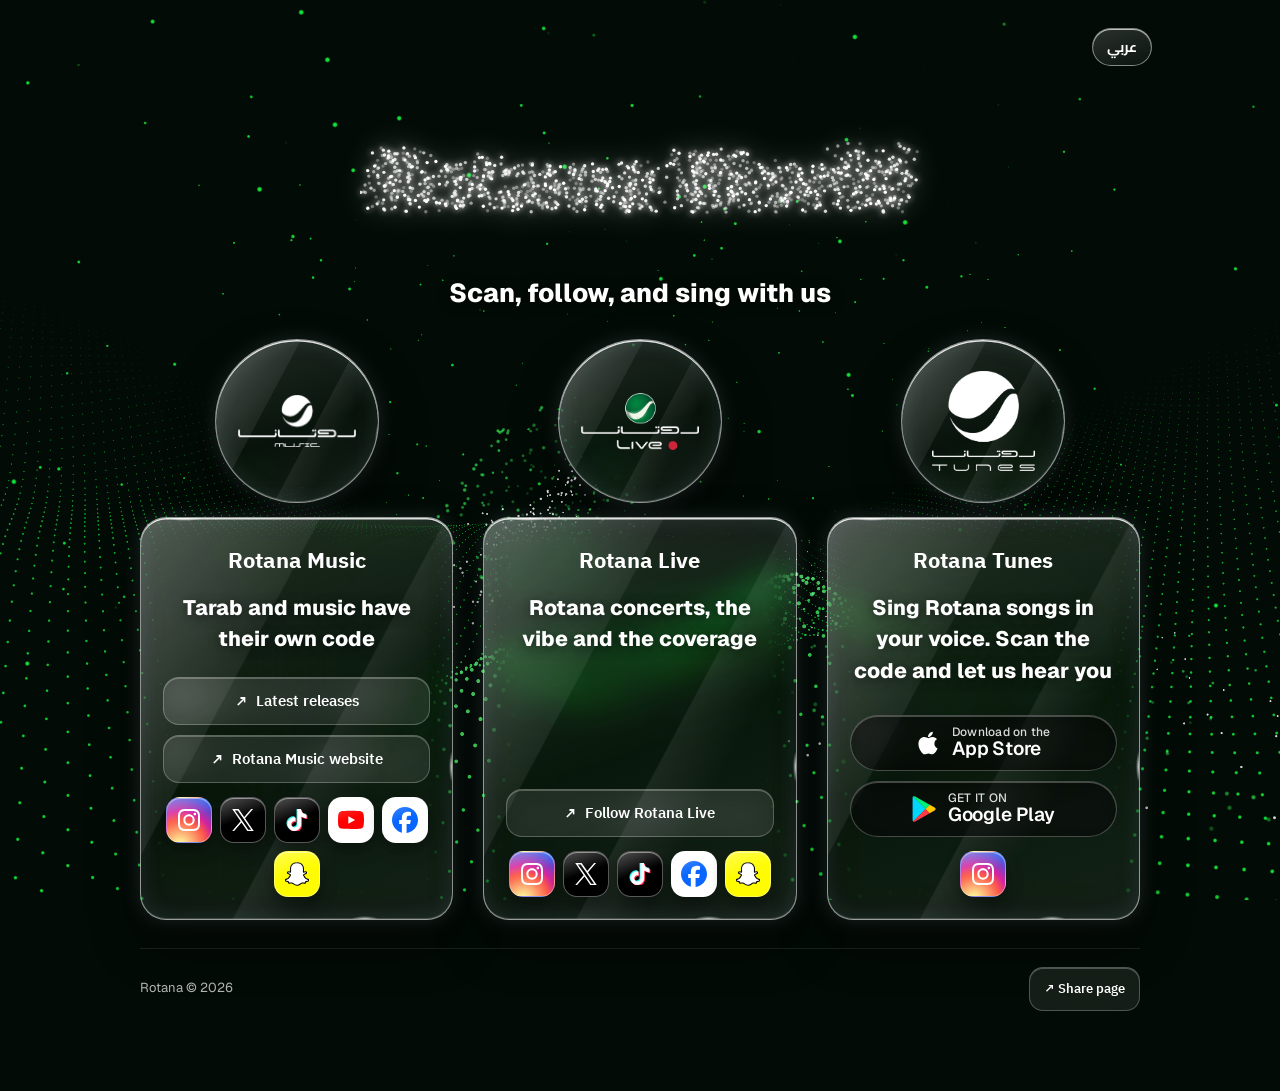
==== preview/a/index.html @ 0657ba99 "Keep live stable; add preview A and B" ====
<!doctype html>
<html lang="ar" dir="rtl" data-theme="dark">
  <head>
    <meta charset="utf-8" />
    <meta name="robots" content="noindex" />
    <meta name="viewport" content="width=device-width, initial-scale=1, viewport-fit=cover" />
    <meta name="theme-color" content="#030b06" />
    <title>عالم روتانا</title>
    <link rel="preconnect" href="https://fonts.googleapis.com" />
    <link rel="preconnect" href="https://fonts.gstatic.com" crossorigin />
    <link
      rel="stylesheet"
      href="https://fonts.googleapis.com/css2?family=IBM+Plex+Sans+Arabic:wght@400;500;600;700&family=Cairo:wght@800;900&family=Geist:wght@400;500;600&family=Geist+Mono:wght@400&display=swap"
    />
    <link rel="stylesheet" href="../../style.css" />
    <style>
      :root {
        --x-bg: #030b06;
        --x-green: #18c780;
        --x-green-hi: #14ff3d;
        --x-ink: #ffffff;
        --x-ink-2: rgba(255, 255, 255, 0.7);
        --x-font: "IBM Plex Sans Arabic", "Segoe UI", Tahoma, system-ui, sans-serif;
      }
      html, body { background: var(--x-bg); }
      body {
        color: var(--x-ink);
        font-family: var(--x-font);
        font-size: 16px;
        line-height: 1.6;
        -webkit-font-smoothing: antialiased;
        margin: 0;
      }

      /* Owner's background host (particles-bg.css) */
      .rotana-background-host,
      .rotana-particle-background {
        position: fixed;
        inset: 0;
        pointer-events: none;
        z-index: 0;
        overflow: hidden;
        background: #030b06;
      }
      .rotana-particle-background canvas {
        display: block;
        position: absolute;
        inset: 0;
        width: 100%;
        height: 100%;
      }
      /* Fallback: no WebGL or reduced motion */
      .rotana-background-host.x-fallback {
        background-color: #030b06;
        background-image: radial-gradient(rgba(255, 255, 255, 0.06) 1px, transparent 1.4px);
        background-size: 16px 16px;
      }

      #bg.rotana-background-host { position: fixed; inset: 0; z-index: 0; }
      .page {
        position: relative;
        z-index: 1;
        background: transparent;
      }
      .x-wrap {
        position: relative;
        z-index: 1;
        background: transparent;
        max-width: 1120px;
        margin: 0 auto;
        padding: 28px 18px 32px;
        font-family: var(--x-font);
      }

      /* Language toggle */
      .x-wrap { position: relative; }
      .x-lang {
        position: absolute; top: 16px; inset-inline-end: 16px; z-index: 3;
        min-width: 58px; height: 38px; padding: 0 14px; border-radius: 999px;
        border: 1px solid rgba(255,255,255,0.45);
        background: linear-gradient(160deg, rgba(255,255,255,0.16), rgba(255,255,255,0.04));
        -webkit-backdrop-filter: blur(14px); backdrop-filter: blur(14px);
        box-shadow: inset 0 1px 0 rgba(255,255,255,0.7);
        color: #fff; font: 700 14px/1 "Cairo", var(--x-font); cursor: pointer;
      }
      html[lang="en"] .x-wrap, html[lang="en"] .x-card__line, html[lang="en"] .x-head p { font-family: "Geist", "Cairo", system-ui, sans-serif; }
      html[lang="en"] .x-arrived { left: auto; right: 18px; }

      /* Header */
      .x-head { text-align: center; padding: 44px 0 28px; }
      .x-head__logo { width: 140px; height: auto; display: block; margin: 0 auto 18px; }
      .x-head h1 {
        font: 700 26px/1.3 var(--x-font);
        margin: 0 0 6px;
        color: var(--x-ink);
        letter-spacing: 0;
      }
      .x-head p { margin: 4px 0 0; color: #fff; font-family: "Cairo", var(--x-font); font-weight: 800; font-size: 22px; line-height: 1.4; text-shadow: 0 2px 12px rgba(0,0,0,.55); }
      @media (min-width: 900px) { .x-head p { font-size: 26px; } }
      /* Dot-matrix title */
      .x-dt { position: relative; width: 100%; max-width: 560px; margin: 0 auto 10px; aspect-ratio: 3.4 / 1; }
      .x-dt canvas { position: relative; display: block; width: 100%; height: 100%;
        filter: drop-shadow(0 0 3px rgba(255,255,255,.95)) drop-shadow(0 0 14px rgba(255,255,255,.45)); }
      .x-head .x-dt__text { position: absolute; inset: 0; margin: 0; display: flex; align-items: center; justify-content: center;
        font: 900 64px/1 "Cairo", var(--x-font); color: #fff; text-shadow: 0 0 18px rgba(255,255,255,.6); }
      .x-head .x-dt.is-dots .x-dt__text { color: transparent; text-shadow: none; }


      /* Cards */
      .x-cards { display: grid; grid-template-columns: 1fr; gap: 30px; }
      .x-card { position: relative; display: flex; flex-direction: column; align-items: center; gap: 14px; scroll-margin-top: 24px; text-align: center; }
      /* Shiny glass (shared) */
      .x-glass {
        position: relative; isolation: isolate; overflow: hidden;
        border: 1.5px solid rgba(255, 255, 255, 0.55);
        background: linear-gradient(160deg, rgba(255,255,255,0.13), rgba(255,255,255,0.03) 55%, rgba(255,255,255,0.08));
        box-shadow:
          inset 0 1.5px 0 rgba(255, 255, 255, 0.85),
          inset 0 -1px 0 rgba(255, 255, 255, 0.18),
          inset 0 0 22px rgba(190, 225, 255, 0.10),
          0 0 18px rgba(200, 230, 255, 0.12),
          0 22px 50px rgba(0, 0, 0, 0.45);
        -webkit-backdrop-filter: blur(16px) saturate(170%);
        backdrop-filter: blur(16px) saturate(170%);
      }
      .x-glass::before {
        content: ""; position: absolute; inset: 0; z-index: -1; border-radius: inherit; pointer-events: none;
        background:
          linear-gradient(118deg, rgba(255,255,255,0.22) 0%, rgba(255,255,255,0.07) 34%, rgba(255,255,255,0) 34.4%, rgba(255,255,255,0) 58%, rgba(255,255,255,0.07) 58.4%, rgba(255,255,255,0) 72%),
          radial-gradient(18px 3px at 14% 0%, rgba(255,255,255,0.95), rgba(255,255,255,0)),
          radial-gradient(3px 16px at 100% 62%, rgba(255,255,255,0.85), rgba(255,255,255,0)),
          radial-gradient(14px 3px at 72% 100%, rgba(255,255,255,0.7), rgba(255,255,255,0));
      }
      .x-glass::after {
        content: ""; position: absolute; top: -20%; bottom: -20%; left: -60%; width: 38%; z-index: -1; pointer-events: none;
        background: linear-gradient(100deg, rgba(255,255,255,0), rgba(255,255,255,0.20) 50%, rgba(255,255,255,0));
        transform: translateX(0) skewX(-18deg);
        animation: x-sheen 7s ease-in-out infinite;
      }
      .x-card:nth-child(2) .x-glass::after { animation-delay: 1.2s; }
      .x-card:nth-child(3) .x-glass::after { animation-delay: 2.4s; }
      @keyframes x-sheen { 0%, 62% { transform: translateX(0) skewX(-18deg); } 100% { transform: translateX(520%) skewX(-18deg); } }
      .x-orb {
        width: 150px; height: 150px; border-radius: 50%;
        display: flex; align-items: center; justify-content: center; padding: 22px;
      }
      .x-orb img { max-width: 100%; max-height: 92px; width: auto; height: auto; object-fit: contain; display: block; }
      .x-panel {
        width: 100%; flex: 1; display: flex; flex-direction: column; align-items: center; gap: 14px;
        padding: 24px 22px 22px; border-radius: 26px; transition: border-color 0.3s ease;
      }
      .x-panel > * { width: 100%; }
      .x-panel > .x-arrived { width: auto; }
      @media (min-width: 900px) { .x-orb { width: 164px; height: 164px; } .x-orb img { max-height: 100px; } }
      .x-card__sub {
        display: inline-flex;
        align-items: center;
        gap: 6px;
        font: 600 12px/1 var(--x-font);
        letter-spacing: 0.22em;
        color: var(--x-ink-2);
        direction: ltr;
      }
      .x-live-dot {
        width: 7px; height: 7px; border-radius: 50%;
        background: #ff3b3b;
        box-shadow: 0 0 0 3px rgba(255, 59, 59, 0.18);
      }
      .x-card h2 { font: 700 22px/1.35 var(--x-font); margin: 4px 0 0; color: var(--x-ink); }
      .x-card__line { margin: 2px 0 4px; color: #fff; font-family: "Cairo", var(--x-font); font-weight: 800; font-size: 21px; line-height: 1.5; letter-spacing: 0; text-shadow: 0 2px 12px rgba(0,0,0,.55); flex: 1; }

      .x-btns { display: flex; flex-direction: column; align-items: stretch; justify-content: center; gap: 10px; margin-top: 4px; text-align: center; }
      .x-btn {
        display: flex;
        align-items: center;
        justify-content: center;
        gap: 8px;
        min-height: 48px;
        padding: 10px 16px;
        border-radius: 16px;
        border: 1px solid rgba(255, 255, 255, 0.25);
        background-color: transparent;
        background-image: linear-gradient(rgba(255, 255, 255, 0.08), rgba(255, 255, 255, 0.08));
        -webkit-backdrop-filter: blur(18px) saturate(170%);
        backdrop-filter: blur(18px) saturate(170%);
        box-shadow: inset 0 1px 0 rgba(255, 255, 255, 0.25);
        color: var(--x-ink);
        font: 600 15px/1.2 var(--x-font);
        text-decoration: none;
        transition: border-color 0.2s ease, background-color 0.2s ease;
      }
      .x-btn:hover, .x-btn:active, .x-btn:focus-visible {
        border-color: var(--x-green);
        background-color: transparent;
        background-image: linear-gradient(rgba(255, 255, 255, 0.14), rgba(255, 255, 255, 0.14));
        color: var(--x-ink);
      }
      .x-btn:focus-visible, .x-icon:focus-visible { outline: 2px solid var(--x-green-hi); outline-offset: 2px; }
      .x-btn--pick { border-color: var(--x-green); }

      /* Store badges */
      .x-store {
        direction: ltr;
        gap: 12px;
        min-height: 56px;
        padding: 8px 22px;
        border-radius: 999px;
        border: 1px solid rgba(255, 255, 255, 0.25);
        background-color: rgba(0, 0, 0, 0.55);
        background-image: none;
        -webkit-backdrop-filter: blur(10px);
        backdrop-filter: blur(10px);
      }
      .x-store:hover, .x-store:active, .x-store:focus-visible { background-color: rgba(0, 0, 0, 0.7); background-image: none; }
      .x-store.x-btn--pick { border-color: var(--x-green); box-shadow: 0 0 0 1px var(--x-green), 0 0 18px rgba(24, 199, 128, 0.3); }
      .x-store__logo { width: 24px; height: 26px; flex: none; display: block; }
      .x-store__txt { display: flex; flex-direction: column; align-items: flex-start; text-align: left; line-height: 1.1; font-family: "Geist", system-ui, sans-serif; }
      .x-store__txt small { font-size: 12px; font-weight: 500; letter-spacing: 0.02em; color: rgba(255, 255, 255, 0.85); }
      .x-store__txt b { font-size: 19px; font-weight: 600; letter-spacing: -0.01em; color: #fff; }

      .x-icons { display: flex; flex-wrap: wrap; justify-content: center; gap: 8px; }
      .x-icon {
        position: relative; overflow: hidden;
        width: 46px; height: 46px;
        display: inline-flex; align-items: center; justify-content: center;
        border-radius: 14px;
        border: 1px solid rgba(255, 255, 255, 0.35);
        box-shadow: inset 0 1px 0 rgba(255, 255, 255, 0.45), 0 6px 16px rgba(0, 0, 0, 0.35);
        transition: transform 0.2s ease;
      }
      .x-icon::after { content: ""; position: absolute; inset: 0; pointer-events: none;
        background: linear-gradient(160deg, rgba(255,255,255,0.32), rgba(255,255,255,0) 48%); }
      .x-icon:hover, .x-icon:active { transform: translateY(-2px); }
      .x-icon svg { width: 22px; height: 22px; display: block; position: relative; }
      .x-icon--ig { background: radial-gradient(circle at 30% 107%, #fdf497 0%, #fdf497 5%, #fd5949 45%, #d6249f 60%, #285AEB 90%); }
      .x-icon--x, .x-icon--tt { background: #000; }
      .x-icon--yt, .x-icon--fb { background: #fff; }
      .x-icon--yt svg { width: 26px; height: 26px; }
      .x-icon--fb svg { width: 26px; height: 26px; }
      .x-icon--sc { background: #FFFC00; }
      .x-icon--sc svg { width: 24px; height: 24px; }

      /* Arrived via QR */
      .x-arrived {
        position: absolute;
        top: 18px;
        left: 18px;
        padding: 4px 10px;
        border-radius: 999px;
        font: 600 12px/1.5 var(--x-font);
        color: #d9ffe9;
        background: rgba(24, 199, 128, 0.16);
        border: 1px solid rgba(24, 199, 128, 0.5);
      }
      .x-arrived[hidden] { display: none; }
      .x-card.is-arrived .x-panel { border-color: var(--x-green); animation: x-glow 2s ease-out 1; }
      @keyframes x-glow {
        0% { box-shadow: inset 0 1.5px 0 rgba(255,255,255,.85), 0 0 0 0 rgba(24,199,128,0); }
        30% { box-shadow: inset 0 1.5px 0 rgba(255,255,255,.85), 0 0 36px 4px rgba(24,199,128,.45); }
        100% { box-shadow: inset 0 1.5px 0 rgba(255,255,255,.85), 0 0 18px rgba(200,230,255,.12), 0 22px 50px rgba(0,0,0,.45); }
      }

      /* Footer */
      .x-foot {
        display: flex;
        align-items: center;
        justify-content: space-between;
        gap: 12px;
        margin-top: 28px;
        padding-top: 18px;
        border-top: 1px solid rgba(255, 255, 255, 0.1);
        color: var(--x-ink-2);
        font-size: 13px;
      }
      .x-foot p { margin: 0; }
      .x-share {
        min-height: 44px;
        padding: 8px 14px;
        border-radius: 14px;
        border: 1px solid rgba(255, 255, 255, 0.25);
        background-color: transparent;
        background-image: linear-gradient(rgba(255, 255, 255, 0.08), rgba(255, 255, 255, 0.08));
        -webkit-backdrop-filter: blur(18px) saturate(170%);
        backdrop-filter: blur(18px) saturate(170%);
        box-shadow: inset 0 1px 0 rgba(255, 255, 255, 0.25);
        color: var(--x-ink);
        font: 600 13px/1 var(--x-font);
        cursor: pointer;
        transition: border-color 0.2s ease;
      }
      .x-share:hover, .x-share:active, .x-share.is-done { border-color: var(--x-green); }
      .x-share-status {
        margin: 10px 0 0;
        text-align: center;
        color: #d9ffe9;
        font-size: 13px;
        word-break: break-all;
      }
      .x-share-status[hidden] { display: none; }

      @media (min-width: 900px) {
        .x-wrap { padding: 44px 28px 40px; }
        .x-head__logo { width: 180px; }
        .x-cards { grid-template-columns: repeat(3, 1fr); }
      }
      @media (prefers-reduced-motion: reduce) {
        .x-card.is-arrived .x-panel { animation: none; box-shadow: 0 0 28px 2px rgba(24, 199, 128, 0.35); } .x-glass::after { animation: none; display: none; }
        .x-btn, .x-icon, .x-card, .x-share { transition: none; }
      }
    </style>
  </head>
  <body>
    <div id="bg" class="rotana-background-host" aria-hidden="true"></div>
    <div class="page" id="top">
      <main class="x-wrap">
        <button class="x-lang" type="button" id="lang" aria-label="Switch language">EN</button>
        <header class="x-head">
          <div class="x-dt" id="dotTitleWrap">
            <canvas id="dotTitle" aria-hidden="true"></canvas>
            <h1 class="x-dt__text">عالم روتانا</h1>
          </div>
          <p data-en="Scan, follow, and sing with us">امسح، تابع، وغنّي معانا</p>
        </header>

        <div class="x-cards">
          <section class="x-card" id="music" aria-labelledby="music-t">
            <div class="x-orb x-glass">
              <img src="../../music-logo-official.png" alt="Rotana Music" />
            </div>
            <div class="x-panel x-glass">
            <span class="x-arrived" hidden data-en="You came via the QR code">وصلت عبر الكود</span>
            <h2 id="music-t" data-en="Rotana Music">روتانا ميوزك</h2>
            <p class="x-card__line" data-en="Tarab and music have their own code">الطرب والموسيقى لهم كود</p>
            <div class="x-btns">
              <a class="x-btn" href="https://music.rotanamusic.com/music-releases" target="_blank" rel="noopener"><span aria-hidden="true">↗</span> <span data-en="Latest releases">تابع أحدث الإصدارات</span></a>
              <a class="x-btn" href="https://rotanamusic.com/" target="_blank" rel="noopener"><span aria-hidden="true">↗</span> <span data-en="Rotana Music website">موقع روتانا ميوزك</span></a>
            </div>
            <div class="x-icons">
              <a class="x-icon x-icon--ig" href="https://www.instagram.com/rotanamusic/" target="_blank" rel="noopener" aria-label="Instagram"><svg viewBox="0 0 24 24"><path fill="#fff" d="M7.0301.084c-1.2768.0602-2.1487.264-2.911.5634-.7888.3075-1.4575.72-2.1228 1.3877-.6652.6677-1.075 1.3368-1.3802 2.127-.2954.7638-.4956 1.6365-.552 2.914-.0564 1.2775-.0689 1.6882-.0626 4.947.0062 3.2586.0206 3.6671.0825 4.9473.061 1.2765.264 2.1482.5635 2.9107.308.7889.72 1.4573 1.388 2.1228.6679.6655 1.3365 1.0743 2.1285 1.38.7632.295 1.6361.4961 2.9134.552 1.2773.056 1.6884.069 4.9462.0627 3.2578-.0062 3.668-.0207 4.9478-.0814 1.28-.0607 2.147-.2652 2.9098-.5633.7889-.3086 1.4578-.72 2.1228-1.3881.665-.6682 1.0745-1.3378 1.3795-2.1284.2957-.7632.4966-1.636.552-2.9124.056-1.2809.0692-1.6898.063-4.948-.0063-3.2583-.021-3.6668-.0817-4.9465-.0607-1.2797-.264-2.1487-.5633-2.9117-.3084-.7889-.72-1.4568-1.3876-2.1228C21.2982 1.33 20.628.9208 19.8378.6165 19.074.321 18.2017.1197 16.9244.0645 15.6471.0093 15.236-.005 11.977.0014 8.718.0076 8.31.0215 7.0301.0839m.1402 21.6932c-1.17-.0509-1.8053-.2453-2.2287-.408-.5606-.216-.96-.4771-1.3819-.895-.422-.4178-.6811-.8186-.9-1.378-.1644-.4234-.3624-1.058-.4171-2.228-.0595-1.2645-.072-1.6442-.079-4.848-.007-3.2037.0053-3.583.0607-4.848.05-1.169.2456-1.805.408-2.2282.216-.5613.4762-.96.895-1.3816.4188-.4217.8184-.6814 1.3783-.9003.423-.1651 1.0575-.3614 2.227-.4171 1.2655-.06 1.6447-.072 4.848-.079 3.2033-.007 3.5835.005 4.8495.0608 1.169.0508 1.8053.2445 2.228.408.5608.216.96.4754 1.3816.895.4217.4194.6816.8176.9005 1.3787.1653.4217.3617 1.056.4169 2.2263.0602 1.2655.0739 1.645.0796 4.848.0058 3.203-.0055 3.5834-.061 4.848-.051 1.17-.245 1.8055-.408 2.2294-.216.5604-.4763.96-.8954 1.3814-.419.4215-.8181.6811-1.3783.9-.4224.1649-1.0577.3617-2.2262.4174-1.2656.0595-1.6448.072-4.8493.079-3.2045.007-3.5825-.006-4.848-.0608M16.953 5.5864A1.44 1.44 0 1 0 18.39 4.144a1.44 1.44 0 0 0-1.437 1.4424M5.8385 12.012c.0067 3.4032 2.7706 6.1557 6.173 6.1493 3.4026-.0065 6.157-2.7701 6.1506-6.1733-.0065-3.4032-2.771-6.1565-6.174-6.1498-3.403.0067-6.156 2.771-6.1496 6.1738M8 12.0077a4 4 0 1 1 4.008 3.9921A3.9996 3.9996 0 0 1 8 12.0077"/></svg></a>
              <a class="x-icon x-icon--x" href="https://x.com/RotanaMusic" target="_blank" rel="noopener" aria-label="X"><svg viewBox="0 0 24 24"><path fill="#fff" d="M14.234 10.162 22.977 0h-2.072l-7.591 8.824L7.251 0H.258l9.168 13.343L.258 24H2.33l8.016-9.318L16.749 24h6.993zm-2.837 3.299-.929-1.329L3.076 1.56h3.182l5.965 8.532.929 1.329 7.754 11.09h-3.182z"/></svg></a>
              <a class="x-icon x-icon--tt" href="https://www.tiktok.com/@rotanamusic" target="_blank" rel="noopener" aria-label="TikTok"><svg viewBox="0 0 24 24"><path fill="#25F4EE" transform="translate(-1 -1)" d="M12.525.02c1.31-.02 2.61-.01 3.91-.02.08 1.53.63 3.09 1.75 4.17 1.12 1.11 2.7 1.62 4.24 1.79v4.03c-1.44-.05-2.89-.35-4.2-.97-.57-.26-1.1-.59-1.62-.93-.01 2.92.01 5.84-.02 8.75-.08 1.4-.54 2.79-1.35 3.94-1.31 1.92-3.58 3.17-5.91 3.21-1.43.08-2.86-.31-4.08-1.03-2.02-1.19-3.44-3.37-3.65-5.71-.02-.5-.03-1-.01-1.49.18-1.9 1.12-3.72 2.58-4.96 1.66-1.44 3.98-2.13 6.15-1.72.02 1.48-.04 2.96-.04 4.44-.99-.32-2.15-.23-3.02.37-.63.41-1.11 1.04-1.36 1.75-.21.51-.15 1.07-.14 1.61.24 1.64 1.82 3.02 3.5 2.87 1.12-.01 2.19-.66 2.77-1.61.19-.33.4-.67.41-1.06.1-1.79.06-3.57.07-5.36.01-4.03-.01-8.05.02-12.07z"/><path fill="#FE2C55" transform="translate(1 1)" d="M12.525.02c1.31-.02 2.61-.01 3.91-.02.08 1.53.63 3.09 1.75 4.17 1.12 1.11 2.7 1.62 4.24 1.79v4.03c-1.44-.05-2.89-.35-4.2-.97-.57-.26-1.1-.59-1.62-.93-.01 2.92.01 5.84-.02 8.75-.08 1.4-.54 2.79-1.35 3.94-1.31 1.92-3.58 3.17-5.91 3.21-1.43.08-2.86-.31-4.08-1.03-2.02-1.19-3.44-3.37-3.65-5.71-.02-.5-.03-1-.01-1.49.18-1.9 1.12-3.72 2.58-4.96 1.66-1.44 3.98-2.13 6.15-1.72.02 1.48-.04 2.96-.04 4.44-.99-.32-2.15-.23-3.02.37-.63.41-1.11 1.04-1.36 1.75-.21.51-.15 1.07-.14 1.61.24 1.64 1.82 3.02 3.5 2.87 1.12-.01 2.19-.66 2.77-1.61.19-.33.4-.67.41-1.06.1-1.79.06-3.57.07-5.36.01-4.03-.01-8.05.02-12.07z"/><path fill="#fff" d="M12.525.02c1.31-.02 2.61-.01 3.91-.02.08 1.53.63 3.09 1.75 4.17 1.12 1.11 2.7 1.62 4.24 1.79v4.03c-1.44-.05-2.89-.35-4.2-.97-.57-.26-1.1-.59-1.62-.93-.01 2.92.01 5.84-.02 8.75-.08 1.4-.54 2.79-1.35 3.94-1.31 1.92-3.58 3.17-5.91 3.21-1.43.08-2.86-.31-4.08-1.03-2.02-1.19-3.44-3.37-3.65-5.71-.02-.5-.03-1-.01-1.49.18-1.9 1.12-3.72 2.58-4.96 1.66-1.44 3.98-2.13 6.15-1.72.02 1.48-.04 2.96-.04 4.44-.99-.32-2.15-.23-3.02.37-.63.41-1.11 1.04-1.36 1.75-.21.51-.15 1.07-.14 1.61.24 1.64 1.82 3.02 3.5 2.87 1.12-.01 2.19-.66 2.77-1.61.19-.33.4-.67.41-1.06.1-1.79.06-3.57.07-5.36.01-4.03-.01-8.05.02-12.07z"/></svg></a>
              <a class="x-icon x-icon--yt" href="https://www.youtube.com/@rotanamusic" target="_blank" rel="noopener" aria-label="YouTube"><svg viewBox="0 0 24 24"><path fill="#FF0000" d="M23.498 6.186a3.016 3.016 0 0 0-2.122-2.136C19.505 3.545 12 3.545 12 3.545s-7.505 0-9.377.505A3.017 3.017 0 0 0 .502 6.186C0 8.07 0 12 0 12s0 3.93.502 5.814a3.016 3.016 0 0 0 2.122 2.136c1.871.505 9.376.505 9.376.505s7.505 0 9.377-.505a3.015 3.015 0 0 0 2.122-2.136C24 15.93 24 12 24 12s0-3.93-.502-5.814z"/><path fill="#fff" d="M9.545 15.568V8.432L15.818 12l-6.273 3.568z"/></svg></a>
              <a class="x-icon x-icon--fb" href="https://www.facebook.com/rotanamusic" target="_blank" rel="noopener" aria-label="Facebook"><svg viewBox="0 0 24 24"><path fill="#0866FF" d="M9.101 23.691v-7.98H6.627v-3.667h2.474v-1.58c0-4.085 1.848-5.978 5.858-5.978.401 0 .955.042 1.468.103a8.68 8.68 0 0 1 1.141.195v3.325a8.623 8.623 0 0 0-.653-.036 26.805 26.805 0 0 0-.733-.009c-.707 0-1.259.096-1.675.309a1.686 1.686 0 0 0-.679.622c-.258.42-.374.995-.374 1.752v1.297h3.919l-.386 2.103-.287 1.564h-3.246v8.245C19.396 23.238 24 18.179 24 12.044c0-6.627-5.373-12-12-12s-12 5.373-12 12c0 5.628 3.874 10.35 9.101 11.647Z"/></svg></a>
              <a class="x-icon x-icon--sc" href="https://www.snapchat.com/@rotanamusic" target="_blank" rel="noopener" aria-label="Snapchat"><svg viewBox="0 0 24 24"><path fill="#fff" stroke="#000" stroke-width="1.1" stroke-linejoin="round" d="M12.206.793c.99 0 4.347.276 5.93 3.821.529 1.193.403 3.219.299 4.847l-.003.06c-.012.18-.022.345-.03.51.075.045.203.09.401.09.3-.016.659-.12 1.033-.301.165-.088.344-.104.464-.104.182 0 .359.029.509.09.45.149.734.479.734.838.015.449-.39.839-1.213 1.168-.089.029-.209.075-.344.119-.45.135-1.139.36-1.333.81-.09.224-.061.524.12.868l.015.015c.06.136 1.526 3.475 4.791 4.014.255.044.435.27.42.509 0 .075-.015.149-.045.225-.24.569-1.273.988-3.146 1.271-.059.091-.12.375-.164.57-.029.179-.074.36-.134.553-.076.271-.27.405-.555.405h-.03c-.135 0-.313-.031-.538-.074-.36-.075-.765-.135-1.273-.135-.3 0-.599.015-.913.074-.6.104-1.123.464-1.723.884-.853.599-1.826 1.288-3.294 1.288-.06 0-.119-.015-.18-.015h-.149c-1.468 0-2.427-.675-3.279-1.288-.599-.42-1.107-.779-1.707-.884-.314-.045-.629-.074-.928-.074-.54 0-.958.089-1.272.149-.211.043-.391.074-.54.074-.374 0-.523-.224-.583-.42-.061-.192-.09-.389-.135-.567-.046-.181-.105-.494-.166-.57-1.918-.222-2.95-.642-3.189-1.226-.031-.063-.052-.15-.055-.225-.015-.243.165-.465.42-.509 3.264-.54 4.73-3.879 4.791-4.02l.016-.029c.18-.345.224-.645.119-.869-.195-.434-.884-.658-1.332-.809-.121-.029-.24-.074-.346-.119-1.107-.435-1.257-.93-1.197-1.273.09-.479.674-.793 1.168-.793.146 0 .27.029.383.074.42.194.789.3 1.104.3.234 0 .384-.06.465-.105l-.046-.569c-.098-1.626-.225-3.651.307-4.837C7.392 1.077 10.739.807 11.727.807l.419-.015h.06z"/></svg></a>
            </div>
            </div>
          </section>

          <section class="x-card" id="live" aria-labelledby="live-t">
            <div class="x-orb x-glass">
              <img src="../../live-logo-white.png" alt="Rotana Live" />
            </div>
            <div class="x-panel x-glass">
            <span class="x-arrived" hidden data-en="You came via the QR code">وصلت عبر الكود</span>
            <h2 id="live-t" data-en="Rotana Live">روتانا لايف</h2>
            <p class="x-card__line" data-en="Rotana concerts, the vibe and the coverage">حفلات روتانا وأجواءها وتغطياتها</p>
            <div class="x-btns">
              <a class="x-btn" href="https://www.instagram.com/rotanalive/" target="_blank" rel="noopener"><span aria-hidden="true">↗</span> <span data-en="Follow Rotana Live">تابع روتانا لايف</span></a>
            </div>
            <div class="x-icons">
              <a class="x-icon x-icon--ig" href="https://www.instagram.com/rotanalive/" target="_blank" rel="noopener" aria-label="Instagram"><svg viewBox="0 0 24 24"><path fill="#fff" d="M7.0301.084c-1.2768.0602-2.1487.264-2.911.5634-.7888.3075-1.4575.72-2.1228 1.3877-.6652.6677-1.075 1.3368-1.3802 2.127-.2954.7638-.4956 1.6365-.552 2.914-.0564 1.2775-.0689 1.6882-.0626 4.947.0062 3.2586.0206 3.6671.0825 4.9473.061 1.2765.264 2.1482.5635 2.9107.308.7889.72 1.4573 1.388 2.1228.6679.6655 1.3365 1.0743 2.1285 1.38.7632.295 1.6361.4961 2.9134.552 1.2773.056 1.6884.069 4.9462.0627 3.2578-.0062 3.668-.0207 4.9478-.0814 1.28-.0607 2.147-.2652 2.9098-.5633.7889-.3086 1.4578-.72 2.1228-1.3881.665-.6682 1.0745-1.3378 1.3795-2.1284.2957-.7632.4966-1.636.552-2.9124.056-1.2809.0692-1.6898.063-4.948-.0063-3.2583-.021-3.6668-.0817-4.9465-.0607-1.2797-.264-2.1487-.5633-2.9117-.3084-.7889-.72-1.4568-1.3876-2.1228C21.2982 1.33 20.628.9208 19.8378.6165 19.074.321 18.2017.1197 16.9244.0645 15.6471.0093 15.236-.005 11.977.0014 8.718.0076 8.31.0215 7.0301.0839m.1402 21.6932c-1.17-.0509-1.8053-.2453-2.2287-.408-.5606-.216-.96-.4771-1.3819-.895-.422-.4178-.6811-.8186-.9-1.378-.1644-.4234-.3624-1.058-.4171-2.228-.0595-1.2645-.072-1.6442-.079-4.848-.007-3.2037.0053-3.583.0607-4.848.05-1.169.2456-1.805.408-2.2282.216-.5613.4762-.96.895-1.3816.4188-.4217.8184-.6814 1.3783-.9003.423-.1651 1.0575-.3614 2.227-.4171 1.2655-.06 1.6447-.072 4.848-.079 3.2033-.007 3.5835.005 4.8495.0608 1.169.0508 1.8053.2445 2.228.408.5608.216.96.4754 1.3816.895.4217.4194.6816.8176.9005 1.3787.1653.4217.3617 1.056.4169 2.2263.0602 1.2655.0739 1.645.0796 4.848.0058 3.203-.0055 3.5834-.061 4.848-.051 1.17-.245 1.8055-.408 2.2294-.216.5604-.4763.96-.8954 1.3814-.419.4215-.8181.6811-1.3783.9-.4224.1649-1.0577.3617-2.2262.4174-1.2656.0595-1.6448.072-4.8493.079-3.2045.007-3.5825-.006-4.848-.0608M16.953 5.5864A1.44 1.44 0 1 0 18.39 4.144a1.44 1.44 0 0 0-1.437 1.4424M5.8385 12.012c.0067 3.4032 2.7706 6.1557 6.173 6.1493 3.4026-.0065 6.157-2.7701 6.1506-6.1733-.0065-3.4032-2.771-6.1565-6.174-6.1498-3.403.0067-6.156 2.771-6.1496 6.1738M8 12.0077a4 4 0 1 1 4.008 3.9921A3.9996 3.9996 0 0 1 8 12.0077"/></svg></a>
              <a class="x-icon x-icon--x" href="https://x.com/RotanaLive" target="_blank" rel="noopener" aria-label="X"><svg viewBox="0 0 24 24"><path fill="#fff" d="M14.234 10.162 22.977 0h-2.072l-7.591 8.824L7.251 0H.258l9.168 13.343L.258 24H2.33l8.016-9.318L16.749 24h6.993zm-2.837 3.299-.929-1.329L3.076 1.56h3.182l5.965 8.532.929 1.329 7.754 11.09h-3.182z"/></svg></a>
              <a class="x-icon x-icon--tt" href="https://www.tiktok.com/@rotanalive" target="_blank" rel="noopener" aria-label="TikTok"><svg viewBox="0 0 24 24"><path fill="#25F4EE" transform="translate(-1 -1)" d="M12.525.02c1.31-.02 2.61-.01 3.91-.02.08 1.53.63 3.09 1.75 4.17 1.12 1.11 2.7 1.62 4.24 1.79v4.03c-1.44-.05-2.89-.35-4.2-.97-.57-.26-1.1-.59-1.62-.93-.01 2.92.01 5.84-.02 8.75-.08 1.4-.54 2.79-1.35 3.94-1.31 1.92-3.58 3.17-5.91 3.21-1.43.08-2.86-.31-4.08-1.03-2.02-1.19-3.44-3.37-3.65-5.71-.02-.5-.03-1-.01-1.49.18-1.9 1.12-3.72 2.58-4.96 1.66-1.44 3.98-2.13 6.15-1.72.02 1.48-.04 2.96-.04 4.44-.99-.32-2.15-.23-3.02.37-.63.41-1.11 1.04-1.36 1.75-.21.51-.15 1.07-.14 1.61.24 1.64 1.82 3.02 3.5 2.87 1.12-.01 2.19-.66 2.77-1.61.19-.33.4-.67.41-1.06.1-1.79.06-3.57.07-5.36.01-4.03-.01-8.05.02-12.07z"/><path fill="#FE2C55" transform="translate(1 1)" d="M12.525.02c1.31-.02 2.61-.01 3.91-.02.08 1.53.63 3.09 1.75 4.17 1.12 1.11 2.7 1.62 4.24 1.79v4.03c-1.44-.05-2.89-.35-4.2-.97-.57-.26-1.1-.59-1.62-.93-.01 2.92.01 5.84-.02 8.75-.08 1.4-.54 2.79-1.35 3.94-1.31 1.92-3.58 3.17-5.91 3.21-1.43.08-2.86-.31-4.08-1.03-2.02-1.19-3.44-3.37-3.65-5.71-.02-.5-.03-1-.01-1.49.18-1.9 1.12-3.72 2.58-4.96 1.66-1.44 3.98-2.13 6.15-1.72.02 1.48-.04 2.96-.04 4.44-.99-.32-2.15-.23-3.02.37-.63.41-1.11 1.04-1.36 1.75-.21.51-.15 1.07-.14 1.61.24 1.64 1.82 3.02 3.5 2.87 1.12-.01 2.19-.66 2.77-1.61.19-.33.4-.67.41-1.06.1-1.79.06-3.57.07-5.36.01-4.03-.01-8.05.02-12.07z"/><path fill="#fff" d="M12.525.02c1.31-.02 2.61-.01 3.91-.02.08 1.53.63 3.09 1.75 4.17 1.12 1.11 2.7 1.62 4.24 1.79v4.03c-1.44-.05-2.89-.35-4.2-.97-.57-.26-1.1-.59-1.62-.93-.01 2.92.01 5.84-.02 8.75-.08 1.4-.54 2.79-1.35 3.94-1.31 1.92-3.58 3.17-5.91 3.21-1.43.08-2.86-.31-4.08-1.03-2.02-1.19-3.44-3.37-3.65-5.71-.02-.5-.03-1-.01-1.49.18-1.9 1.12-3.72 2.58-4.96 1.66-1.44 3.98-2.13 6.15-1.72.02 1.48-.04 2.96-.04 4.44-.99-.32-2.15-.23-3.02.37-.63.41-1.11 1.04-1.36 1.75-.21.51-.15 1.07-.14 1.61.24 1.64 1.82 3.02 3.5 2.87 1.12-.01 2.19-.66 2.77-1.61.19-.33.4-.67.41-1.06.1-1.79.06-3.57.07-5.36.01-4.03-.01-8.05.02-12.07z"/></svg></a>
              <a class="x-icon x-icon--fb" href="https://www.facebook.com/rotanalive" target="_blank" rel="noopener" aria-label="Facebook"><svg viewBox="0 0 24 24"><path fill="#0866FF" d="M9.101 23.691v-7.98H6.627v-3.667h2.474v-1.58c0-4.085 1.848-5.978 5.858-5.978.401 0 .955.042 1.468.103a8.68 8.68 0 0 1 1.141.195v3.325a8.623 8.623 0 0 0-.653-.036 26.805 26.805 0 0 0-.733-.009c-.707 0-1.259.096-1.675.309a1.686 1.686 0 0 0-.679.622c-.258.42-.374.995-.374 1.752v1.297h3.919l-.386 2.103-.287 1.564h-3.246v8.245C19.396 23.238 24 18.179 24 12.044c0-6.627-5.373-12-12-12s-12 5.373-12 12c0 5.628 3.874 10.35 9.101 11.647Z"/></svg></a>
              <a class="x-icon x-icon--sc" href="https://www.snapchat.com/add/rotanalive" target="_blank" rel="noopener" aria-label="Snapchat"><svg viewBox="0 0 24 24"><path fill="#fff" stroke="#000" stroke-width="1.1" stroke-linejoin="round" d="M12.206.793c.99 0 4.347.276 5.93 3.821.529 1.193.403 3.219.299 4.847l-.003.06c-.012.18-.022.345-.03.51.075.045.203.09.401.09.3-.016.659-.12 1.033-.301.165-.088.344-.104.464-.104.182 0 .359.029.509.09.45.149.734.479.734.838.015.449-.39.839-1.213 1.168-.089.029-.209.075-.344.119-.45.135-1.139.36-1.333.81-.09.224-.061.524.12.868l.015.015c.06.136 1.526 3.475 4.791 4.014.255.044.435.27.42.509 0 .075-.015.149-.045.225-.24.569-1.273.988-3.146 1.271-.059.091-.12.375-.164.57-.029.179-.074.36-.134.553-.076.271-.27.405-.555.405h-.03c-.135 0-.313-.031-.538-.074-.36-.075-.765-.135-1.273-.135-.3 0-.599.015-.913.074-.6.104-1.123.464-1.723.884-.853.599-1.826 1.288-3.294 1.288-.06 0-.119-.015-.18-.015h-.149c-1.468 0-2.427-.675-3.279-1.288-.599-.42-1.107-.779-1.707-.884-.314-.045-.629-.074-.928-.074-.54 0-.958.089-1.272.149-.211.043-.391.074-.54.074-.374 0-.523-.224-.583-.42-.061-.192-.09-.389-.135-.567-.046-.181-.105-.494-.166-.57-1.918-.222-2.95-.642-3.189-1.226-.031-.063-.052-.15-.055-.225-.015-.243.165-.465.42-.509 3.264-.54 4.73-3.879 4.791-4.02l.016-.029c.18-.345.224-.645.119-.869-.195-.434-.884-.658-1.332-.809-.121-.029-.24-.074-.346-.119-1.107-.435-1.257-.93-1.197-1.273.09-.479.674-.793 1.168-.793.146 0 .27.029.383.074.42.194.789.3 1.104.3.234 0 .384-.06.465-.105l-.046-.569c-.098-1.626-.225-3.651.307-4.837C7.392 1.077 10.739.807 11.727.807l.419-.015h.06z"/></svg></a>
            </div>
            </div>
          </section>

          <section class="x-card" id="tunes" aria-labelledby="tunes-t">
            <div class="x-orb x-glass">
              <img src="../../tunes-logo-white.png" alt="Rotana Tunes" />
            </div>
            <div class="x-panel x-glass">
            <span class="x-arrived" hidden data-en="You came via the QR code">وصلت عبر الكود</span>
            <h2 id="tunes-t" data-en="Rotana Tunes">روتانا تيونز</h2>
            <p class="x-card__line" data-en="Sing Rotana songs in your voice. Scan the code and let us hear you">أغاني روتانا بصوتك، امسح الكود وسمّعنا</p>
            <div class="x-btns" id="stores">
              <a class="x-btn x-store" data-store="ios" href="https://apps.apple.com/sa/app/rotana-tunes/id6760004818" target="_blank" rel="noopener" aria-label="Download on the App Store"><svg class="x-store__logo" viewBox="0 0 384 512" aria-hidden="true"><path fill="#ffffff" d="M318.7 268.7c-.2-36.7 16.4-64.4 50-84.8-18.8-26.9-47.2-41.7-84.7-44.6-35.5-2.8-74.3 20.7-88.5 20.7-15 0-49.4-19.7-76.4-19.7C63.3 141.2 4 184.8 4 273.5q0 39.3 14.4 81.2c12.8 36.7 59 126.7 107.2 125.2 25.2-.6 43-17.9 75.8-17.9 31.8 0 48.3 17.9 76.4 17.9 48.6-.7 90.4-82.5 102.6-119.3-65.2-30.7-61.7-90-61.7-91.9zm-56.6-164.2c27.3-32.4 24.8-61.9 24-72.5-24.1 1.4-52 16.4-67.9 34.9-17.5 19.8-27.8 44.3-25.6 71.9 26.1 2 49.9-11.4 69.5-34.3z"/></svg><span class="x-store__txt"><small>Download on the</small><b>App Store</b></span></a>
              <a class="x-btn x-store" data-store="android" href="https://play.google.com/store/apps/details?id=rotana.tunes" target="_blank" rel="noopener" aria-label="Get it on Google Play"><svg class="x-store__logo" viewBox="0 0 24 26" aria-hidden="true"><path fill="#00D7FE" d="M1.1.6C.8.9.6 1.4.6 2v22c0 .6.2 1.1.5 1.4l.1.1L13.5 13.2V12.8L1.2.5z"/><path fill="#FFC900" d="M17.6 17.3l-4.1-4.1v-.4l4.1-4.1.1.1 4.9 2.8c1.4.8 1.4 2.1 0 2.9l-4.9 2.8z"/><path fill="#FF3A44" d="M17.7 17.2L13.5 13 1.1 25.4c.5.5 1.2.5 2.1.1l14.5-8.3"/><path fill="#00F076" d="M17.7 8.8L3.2.5C2.3 0 1.6.1 1.1.6L13.5 13z"/></svg><span class="x-store__txt"><small>GET IT ON</small><b>Google Play</b></span></a>
            </div>
            <div class="x-icons">
              <a class="x-icon x-icon--ig" href="https://www.instagram.com/rotanatunes/" target="_blank" rel="noopener" aria-label="Instagram"><svg viewBox="0 0 24 24"><path fill="#fff" d="M7.0301.084c-1.2768.0602-2.1487.264-2.911.5634-.7888.3075-1.4575.72-2.1228 1.3877-.6652.6677-1.075 1.3368-1.3802 2.127-.2954.7638-.4956 1.6365-.552 2.914-.0564 1.2775-.0689 1.6882-.0626 4.947.0062 3.2586.0206 3.6671.0825 4.9473.061 1.2765.264 2.1482.5635 2.9107.308.7889.72 1.4573 1.388 2.1228.6679.6655 1.3365 1.0743 2.1285 1.38.7632.295 1.6361.4961 2.9134.552 1.2773.056 1.6884.069 4.9462.0627 3.2578-.0062 3.668-.0207 4.9478-.0814 1.28-.0607 2.147-.2652 2.9098-.5633.7889-.3086 1.4578-.72 2.1228-1.3881.665-.6682 1.0745-1.3378 1.3795-2.1284.2957-.7632.4966-1.636.552-2.9124.056-1.2809.0692-1.6898.063-4.948-.0063-3.2583-.021-3.6668-.0817-4.9465-.0607-1.2797-.264-2.1487-.5633-2.9117-.3084-.7889-.72-1.4568-1.3876-2.1228C21.2982 1.33 20.628.9208 19.8378.6165 19.074.321 18.2017.1197 16.9244.0645 15.6471.0093 15.236-.005 11.977.0014 8.718.0076 8.31.0215 7.0301.0839m.1402 21.6932c-1.17-.0509-1.8053-.2453-2.2287-.408-.5606-.216-.96-.4771-1.3819-.895-.422-.4178-.6811-.8186-.9-1.378-.1644-.4234-.3624-1.058-.4171-2.228-.0595-1.2645-.072-1.6442-.079-4.848-.007-3.2037.0053-3.583.0607-4.848.05-1.169.2456-1.805.408-2.2282.216-.5613.4762-.96.895-1.3816.4188-.4217.8184-.6814 1.3783-.9003.423-.1651 1.0575-.3614 2.227-.4171 1.2655-.06 1.6447-.072 4.848-.079 3.2033-.007 3.5835.005 4.8495.0608 1.169.0508 1.8053.2445 2.228.408.5608.216.96.4754 1.3816.895.4217.4194.6816.8176.9005 1.3787.1653.4217.3617 1.056.4169 2.2263.0602 1.2655.0739 1.645.0796 4.848.0058 3.203-.0055 3.5834-.061 4.848-.051 1.17-.245 1.8055-.408 2.2294-.216.5604-.4763.96-.8954 1.3814-.419.4215-.8181.6811-1.3783.9-.4224.1649-1.0577.3617-2.2262.4174-1.2656.0595-1.6448.072-4.8493.079-3.2045.007-3.5825-.006-4.848-.0608M16.953 5.5864A1.44 1.44 0 1 0 18.39 4.144a1.44 1.44 0 0 0-1.437 1.4424M5.8385 12.012c.0067 3.4032 2.7706 6.1557 6.173 6.1493 3.4026-.0065 6.157-2.7701 6.1506-6.1733-.0065-3.4032-2.771-6.1565-6.174-6.1498-3.403.0067-6.156 2.771-6.1496 6.1738M8 12.0077a4 4 0 1 1 4.008 3.9921A3.9996 3.9996 0 0 1 8 12.0077"/></svg></a>
            </div>
            </div>
          </section>
        </div>

        <footer class="x-foot">
          <p data-en="Rotana © 2026">روتانا © 2026</p>
          <button class="x-share" type="button" id="share" data-en="↗ Share page">↗ شارك الصفحة</button>
        </footer>
        <p class="x-share-status" id="share-status" role="status" aria-live="polite" hidden></p>
      </main>
    </div>
    <script>
    (function () {
      var html = document.documentElement, btn = document.getElementById("lang");
      var els = Array.prototype.slice.call(document.querySelectorAll("[data-en]"));
      els.forEach(function (el) { el.setAttribute("data-ar", el.textContent); });
      function apply(lang, rebuild) {
        var en = lang === "en";
        html.lang = en ? "en" : "ar"; html.dir = en ? "ltr" : "rtl";
        els.forEach(function (el) { el.textContent = el.getAttribute(en ? "data-en" : "data-ar"); });
        document.title = en ? "Rotana World" : "عالم روتانا";
        var h1 = document.querySelector(".x-dt__text"); if (h1) h1.textContent = en ? "Rotana World" : "عالم روتانا";
        btn.textContent = en ? "عربي" : "EN";
        if (rebuild && window.__dtSet) window.__dtSet(en ? "Rotana World" : "عالم روتانا");
      }
      var saved = null; try { saved = localStorage.getItem("rw-lang"); } catch (e) {}
      var first = saved || ((navigator.language || "ar").toLowerCase().indexOf("ar") === 0 ? "ar" : "en");
      if (first === "en") apply("en", false);
      btn.addEventListener("click", function () {
        var next = html.lang === "en" ? "ar" : "en";
        try { localStorage.setItem("rw-lang", next); } catch (e) {}
        apply(next, true);
      });
      window.__rwEn = function () { return html.lang === "en"; };
    })();
    </script>
    <script src="../../app.js"></script>
    <script src="../../rotana-particles.js"></script>
    <script>
      (function () {
        var host = document.getElementById("bg");
        var reduced = window.matchMedia && matchMedia("(prefers-reduced-motion: reduce)").matches;

        function fallback() {
          host.innerHTML = "";
          host.classList.add("x-fallback");
        }

        function mountBg() {
          if (typeof window.mountRotanaParticles !== "function") return fallback();
          try {
            var stop = window.mountRotanaParticles(host);
            var c = host.querySelector("canvas");
            var r = c && c.dataset.renderer;
            if (!c || r === "unavailable" || r === "shader-error") {
              if (typeof stop === "function") stop();
              fallback();
            }
          } catch (e) {
            fallback();
          }
        }

        // Store button order by device
        function sortStores() {
          var ua = navigator.userAgent || "";
          var ios = /iPhone|iPad|iPod/i.test(ua) || (/Macintosh/.test(ua) && navigator.maxTouchPoints > 1);
          var android = /Android/i.test(ua);
          var wrap = document.getElementById("stores");
          var pick = ios ? "ios" : android ? "android" : null;
          if (!pick || !wrap) return;
          var btn = wrap.querySelector('[data-store="' + pick + '"]');
          btn.classList.add("x-btn--pick");
          wrap.insertBefore(btn, wrap.firstChild);
        }

        // QR deep links
        var ids = ["music", "live", "tunes"];
        function arrive() {
          var id = (location.hash || "").slice(1);
          if (ids.indexOf(id) < 0) return;
          var card = document.getElementById(id);
          ids.forEach(function (k) {
            var el = document.getElementById(k);
            el.classList.remove("is-arrived");
            el.querySelector(".x-arrived").hidden = true;
          });
          void card.offsetWidth;
          card.classList.add("is-arrived");
          card.querySelector(".x-arrived").hidden = false;
          card.scrollIntoView({ behavior: reduced ? "auto" : "smooth", block: "center" });
          setTimeout(function () { card.classList.remove("is-arrived"); }, 2200);
        }

        // Share
        function share() {
          var btn = document.getElementById("share");
          var url = location.href.split("#")[0];
          var EN = window.__rwEn && window.__rwEn();
          var T = EN ? { copy: "Copy the link: ", done: "Link copied ✓", copying: "Copying link…", sharing: "Sharing…", thanks: "Thanks for sharing ✓" } : { copy: "انسخ الرابط: ", done: T.done, copying: T.copying, sharing: T.sharing, thanks: T.thanks };
          var data = { title: EN ? "Rotana World" : "عالم روتانا", text: EN ? "Scan, follow, and sing with us" : "امسح، تابع، وغنّي معانا", url: url };
          var status = document.getElementById("share-status");
          function flash(msg) {
            btn.textContent = msg;
            btn.classList.add("is-done");
            status.textContent = msg === url ? T.copy + url : msg;
            status.hidden = false;
          }
          function legacyCopy() {
            var ta = document.createElement("textarea");
            ta.value = url;
            ta.setAttribute("readonly", "");
            ta.style.position = "fixed";
            ta.style.opacity = "0";
            document.body.appendChild(ta);
            ta.select();
            var ok = false;
            try { ok = document.execCommand("copy"); } catch (e) {}
            ta.remove();
            flash(ok ? T.done : url);
          }
          function copy() {
            flash(T.copying);
            if (navigator.clipboard && navigator.clipboard.writeText) {
              var settled = false;
              setTimeout(function () { if (!settled) { settled = true; legacyCopy(); } }, 800);
              navigator.clipboard.writeText(url).then(function () {
                if (!settled) { settled = true; flash(T.done); }
              }, function () { if (!settled) { settled = true; legacyCopy(); } });
            } else {
              legacyCopy();
            }
          }
          if (navigator.share) {
            flash(T.sharing);
            navigator.share(data).then(function () { flash(T.thanks); }, function (err) {
              if (!err || err.name !== "AbortError") copy();
            });
          } else {
            copy();
          }
        }

        document.addEventListener("DOMContentLoaded", function () {
          mountBg();
          sortStores();
          setTimeout(arrive, 150);
        });
        window.addEventListener("hashchange", arrive);
        document.getElementById("share").addEventListener("click", share);
      })();
    </script>
    <script>
    (function () {
      var wrap = document.getElementById("dotTitleWrap");
      var cv = document.getElementById("dotTitle");
      if (!wrap || !cv || !cv.getContext) return;
      var ctx = cv.getContext("2d");
      var TEXT = document.documentElement.lang === "en" ? "Rotana World" : "عالم روتانا";
      var dots = [], W = 0, H = 0, dpr = 1, ptr = { x: -9999, y: -9999 }, t0 = performance.now();
      var still = window.matchMedia && matchMedia("(prefers-reduced-motion: reduce)").matches;
      function build() {
        var r = wrap.getBoundingClientRect();
        W = Math.round(r.width); H = Math.round(r.height);
        if (!W || !H) return;
        dpr = Math.min(window.devicePixelRatio || 1, 2);
        cv.width = W * dpr; cv.height = H * dpr;
        var off = document.createElement("canvas"); off.width = W; off.height = H;
        var o = off.getContext("2d");
        var fs = H * 0.78;
        o.font = "900 " + fs + "px Cairo, 'IBM Plex Sans Arabic', sans-serif";
        var tw = o.measureText(TEXT).width;
        if (tw > W * 0.96) { fs = fs * (W * 0.96) / tw; o.font = "900 " + fs + "px Cairo, 'IBM Plex Sans Arabic', sans-serif"; }
        o.direction = TEXT === "Rotana World" ? "ltr" : "rtl"; o.textAlign = "center"; o.textBaseline = "middle"; o.fillStyle = "#fff";
        o.fillText(TEXT, W / 2, H * 0.56);
        var data = o.getImageData(0, 0, W, H).data;
        var step = Math.max(3, Math.round(W / 150));
        dots = [];
        for (var y = 0; y < H; y += step) for (var x = 0; x < W; x += step) {
          if (data[(y * W + x) * 4 + 3] > 140) dots.push({ x: x, y: y, ox: x + (Math.random() - .5) * W, oy: y + (Math.random() - .5) * H, px: 0, py: 0, ph: Math.random() * 6.28, s: step });
        }
        dots.forEach(function (d) { d.px = d.ox; d.py = d.oy; });
        wrap.classList.add("is-dots");
        t0 = performance.now();
      }
      function frame(now) {
        if (!W) { requestAnimationFrame(frame); return; }
        ctx.setTransform(dpr, 0, 0, dpr, 0, 0);
        ctx.clearRect(0, 0, W, H);
        var tt = (now - t0) / 1000, ease = still ? 1 : Math.min(1, tt / 1.4);
        ease = 1 - Math.pow(1 - ease, 3);
        ctx.fillStyle = "#fff";
        for (var i = 0; i < dots.length; i++) {
          var d = dots[i];
          var tx = d.x, ty = d.y;
          var dx = tx - ptr.x, dy = ty - ptr.y, dist = Math.sqrt(dx * dx + dy * dy), R = W * 0.12;
          if (dist < R) { var f = (1 - dist / R) * 14; tx += dx / (dist || 1) * f; ty += dy / (dist || 1) * f; }
          var gx = d.ox + (tx - d.ox) * ease, gy = d.oy + (ty - d.oy) * ease;
          d.px += (gx - d.px) * 0.2; d.py += (gy - d.py) * 0.2;
          var tw = still ? 1 : 0.65 + 0.35 * Math.sin(now / 520 + d.ph);
          ctx.globalAlpha = tw;
          ctx.beginPath(); ctx.arc(d.px, d.py, d.s * 0.42, 0, 6.2832); ctx.fill();
        }
        ctx.globalAlpha = 1;
        if (!still || tt < 2) requestAnimationFrame(frame);
      }
      function setP(e) { var r = cv.getBoundingClientRect(), p = e.touches ? e.touches[0] : e; ptr.x = p.clientX - r.left; ptr.y = p.clientY - r.top; }
      function clearP() { ptr.x = ptr.y = -9999; }
      wrap.addEventListener("pointermove", setP); wrap.addEventListener("pointerleave", clearP);
      wrap.addEventListener("touchmove", setP, { passive: true }); wrap.addEventListener("touchend", clearP);
      var ready = (document.fonts && document.fonts.load) ? document.fonts.load("900 60px Cairo", TEXT) : Promise.resolve();
      Promise.resolve(ready).catch(function () {}).then(function () { build(); requestAnimationFrame(frame); });
      window.__dtSet = function (t) { TEXT = t; var go = function () { build(); if (still) requestAnimationFrame(frame); }; (document.fonts && document.fonts.load ? document.fonts.load("900 60px Cairo", t) : Promise.resolve()).catch(function () {}).then(go); };
      var rt; window.addEventListener("resize", function () { clearTimeout(rt); rt = setTimeout(build, 200); });
    })();
    </script>
  </body>
</html>
---- style.css ----
/* Site's design tokens and component styles. Each component's rules follow its @component comment. style-gates: data */

/* @component foundations */
:root {
  color-scheme: light dark;

  --text-primary: light-dark(#1d1d1f, #f5f5f7);         /* body text */
  --text-secondary: light-dark(#636366, #a1a1a6);       /* supporting grey text */
  --text-tertiary: light-dark(#1d1d1f4d, #f5f5f74d);    /* hollow dots, faint marks; never body text */
  --text-primary-on: light-dark(#f5f5f7, #1d1d1f);      /* text on --fill-primary */
  --text-secondary-on: light-dark(#aeaeb2, #5c5c60);    /* grey text on --fill-primary */
  --fill-primary: light-dark(#1d1d1f, #f5f5f7);         /* the strong fill: solid chips, the nav, the badge */
  --fill-primary-on: light-dark(#f5f5f7, #1d1d1f);      /* the page background */
  --fill-secondary: light-dark(#1d1d1f80, #f5f5f780);
  --fill-tertiary: light-dark(#e8e8ea, #2a2a2d);        /* the grey card, panel and row tint */
  --fill-segment: light-dark(#3a3a3c, #e2e2e4);         /* the nav's tab track */
  --fill-system-green: #00a665;                         /* status: done, ready */
  --fill-system-orange: #ff4d00;                        /* status: now, current */
  --fill-system-red: light-dark(#da2f35, #f1555b);      /* status: blocked, error */
  --transparent-primary: light-dark(#1d1d1f4d, #f5f5f74d);
  --stroke-primary: light-dark(#1d1d1f24, #f5f5f724);   /* strong hairline */
  --stroke-secondary: light-dark(#1d1d1f12, #f5f5f712); /* faint hairline between rows */
  --stroke-primary-on: light-dark(#f5f5f71a, #1d1d1f1a);
  --stroke-composer: light-dark(#f5f5f780, #1d1d1f80);  /* the callout's glass edge */
  --stroke-system-orange: #ff4d0026;
  --hover-wash: light-dark(#1d1d1f0d, #f5f5f70d);
  --hover-wash-primary-on: light-dark(#f9f9fa26, #1d1d1f14);

  /* The hero is light text over a dark photo in both themes. */
  --hero-surface: #161f39;
  --hero-text: #f5f5f7;
  --hero-text-muted: #f5f5f7cc;
  --hero-scrim-strong: rgb(22 31 57 / 0.78);
  --hero-scrim-soft: rgb(22 31 57 / 0.3);
  --hero-scrim-side: rgb(22 31 57 / 0.45);
  --hero-glass: rgb(22 31 57 / 0.42);
  --hero-glass-faint: rgb(22 31 57 / 0.35);
  --hero-glass-stroke: rgb(245 245 247 / 0.28);

  --mat-regular: light-dark(rgb(255 255 255 / 0.56), rgb(29 29 31 / 0.55));
  --mat-thin: light-dark(rgb(255 255 255 / 0.22), rgb(29 29 31 / 0.4));
  --mat-agent: light-dark(rgb(255 255 255 / 0.84), rgb(29 29 31 / 0.66));
  --mat-inverse: color-mix(in srgb, var(--fill-primary) 86%, transparent);  /* the nav: dark on light, light on dark */
  --site-blur: blur(50px) saturate(1.6);
  --site-shadow: 0 8px 40px #1d1d1f1f;

  --sans: "GT Standard", "GT Standard L", "Geist", -apple-system, BlinkMacSystemFont, "Helvetica Neue", sans-serif;
  --lh: 1.3;                                            /* every text style is 130% */
  --weight-light: 300;
  --weight-regular: 400;
  --weight-medium: 500;
  --weight-bold: 600;
  --size-caption: 12px;                                 /* the smallest text allowed */
  --size-meta: 13px;
  --size-small: 14px;
  --size-body: 15px;
  --size-prose: 16px;
  --size-heading: 20px;
  --size-figure: clamp(24px, 3vw, 32px);
  --size-title: clamp(26px, 3vw, 32px);
  --size-display: clamp(34px, 5vw, 48px);
  --size-lede: clamp(16px, 1.7vw, 20px);

  --type-caption: var(--weight-regular) var(--size-caption)/var(--lh) var(--sans);
  --type-tag: var(--weight-medium) var(--size-caption)/var(--lh) var(--sans);
  --type-small: var(--weight-regular) var(--size-small)/var(--lh) var(--sans);
  --type-label: var(--weight-medium) var(--size-small)/var(--lh) var(--sans);
  --type-body: var(--weight-regular) var(--size-body)/var(--lh) var(--sans);
  --type-body-strong: var(--weight-medium) var(--size-body)/var(--lh) var(--sans);
  --type-heading: var(--weight-medium) var(--size-heading)/var(--lh) var(--sans);
  --type-lede: var(--weight-medium) var(--size-lede)/var(--lh) var(--sans);
  --type-figure: var(--weight-regular) var(--size-figure)/var(--lh) var(--sans);
  --type-title: var(--weight-regular) var(--size-title)/var(--lh) var(--sans);
  --type-display: var(--weight-medium) var(--size-display)/var(--lh) var(--sans);
  --type-numeral: var(--weight-regular) 48px/1 var(--sans);

  --r-s: 12px;
  --r-m: 16px;
  --r-l: 24px;
  --r-xl: 32px;
  --r-pill: 100px;

  --ease-out: cubic-bezier(0.23, 1, 0.32, 1);
  --dur-quick: 160ms;
  --dur-draw: 1400ms;

  --page-max: 1120px;
  --gutter: clamp(16px, 3vw, 32px);                     /* the page's side padding */
  --tap: 44px;                                          /* the smallest touch target */
}
:root[data-theme="light"] { color-scheme: light; }
:root[data-theme="dark"] { color-scheme: dark; }

* { box-sizing: border-box; }
html { -webkit-text-size-adjust: 100%; scroll-behavior: smooth; }
@media (prefers-reduced-motion: reduce) { html { scroll-behavior: auto; } }

body {
  margin: 0;
  background: var(--fill-primary-on);
  color: var(--text-primary);
  font: var(--type-body);
  -webkit-font-smoothing: antialiased;
  overflow-x: hidden;
}

img { max-width: 100%; display: block; }
figure { margin-inline: 0; }
a { color: inherit; }
b, strong { font-weight: var(--weight-bold); }
p { margin: 0; text-wrap: pretty; }
h1, h2, h3 { margin: 0; text-wrap: balance; }
small { font-size: max(var(--size-caption), 0.85em); }
.sub { color: var(--text-secondary); }

:focus-visible { outline: 2px solid var(--fill-primary); outline-offset: 3px; border-radius: 6px; }

/* @component page */
.page {
  max-width: var(--page-max);
  margin: 0 auto;
  padding-inline: var(--gutter);
  padding-block: 12px 40px;
  display: grid;
  grid-template-columns: minmax(0, 1fr);
  gap: 16px;
}
.main { display: grid; grid-template-columns: minmax(0, 1fr); gap: 16px; min-width: 0; }

.glass {
  background: var(--mat-inverse);
  -webkit-backdrop-filter: var(--site-blur);
  backdrop-filter: var(--site-blur);
  border: 1px solid var(--stroke-primary-on);
}
.nav {
  position: sticky;
  top: calc(env(safe-area-inset-top, 0px) + 12px);
  z-index: 20;
  justify-self: center;
  max-width: 100%;
  display: flex;
  align-items: center;
  gap: 6px;
  padding: 5px;
  border-radius: var(--r-pill);
  box-shadow: var(--site-shadow);
}
.nav :focus-visible { outline-color: var(--fill-primary-on); }
.seg {
  display: flex;
  min-width: 0;
  overflow-x: auto;
  scrollbar-width: none;
  border-radius: var(--r-pill);
  background: var(--fill-segment);
}
.seg::-webkit-scrollbar { display: none; }
.seg a {
  flex: none;
  padding: 8px 14px;
  border-radius: var(--r-pill);
  font: var(--type-label);
  color: var(--text-secondary-on);
  text-decoration: none;
  white-space: nowrap;
}
.seg a:hover { color: var(--text-primary-on); }
/* The active tab carries its own fill so its text is measured against it. */
.seg a[aria-current="true"] { background: var(--fill-primary-on); color: var(--text-primary); }
.theme-btn {
  flex: none;
  width: 36px; height: 36px;
  display: grid;
  place-items: center;
  border: 0;
  border-radius: 50%;
  background: var(--hover-wash-primary-on);
  color: var(--text-primary-on);
  cursor: pointer;
}
.theme-btn:hover { box-shadow: inset 0 0 0 100px var(--hover-wash-primary-on); }
.theme-btn::before { content: ""; width: 14px; height: 14px; border-radius: 50%; box-shadow: inset 0 0 0 1.5px currentColor; background: linear-gradient(to right, light-dark(currentColor, transparent) 50%, light-dark(transparent, currentColor) 50%); }
@media (max-width: 599px) {
  .seg a { display: flex; align-items: center; min-height: var(--tap); }
  .theme-btn { width: var(--tap); height: var(--tap); }
}

/* @component footer */
.foot {
  display: flex;
  flex-wrap: wrap;
  align-items: center;
  justify-content: space-between;
  gap: 16px 24px;
  padding-top: 24px;
  border-top: 1px solid var(--stroke-secondary);
  font-size: var(--size-small);
  color: var(--text-secondary);
}
.foot strong { color: var(--text-primary); }
.foot nav { display: flex; flex-wrap: wrap; gap: 6px; }
.foot nav a {
  padding: 6px 12px;
  border-radius: var(--r-pill);
  background: var(--fill-tertiary);
  color: var(--text-primary);
  font: var(--type-tag);
  text-decoration: none;
}
.foot nav a:hover { box-shadow: inset 0 0 0 100px var(--hover-wash); }
.badge {
  display: inline-flex;
  align-items: center;
  gap: 10px;
  padding: 12px 16px;
  border-radius: var(--r-xl);
  background: var(--fill-primary);
  color: var(--text-primary-on);
  box-shadow: var(--site-shadow);
  font: var(--weight-medium) var(--size-body)/1.1 var(--sans);
  text-decoration: none;
}
.badge:hover { box-shadow: var(--site-shadow), inset 0 0 0 100px var(--hover-wash-primary-on); }
.site-mark { display: inline-grid; place-items: center; }
.site-mark svg { display: block; }
@media (max-width: 599px) {
  .foot nav a { display: inline-flex; align-items: center; min-height: var(--tap); min-width: var(--tap); }
  .badge { min-height: var(--tap); }
}

/* @component chip */
.chip {
  display: inline-flex;
  align-items: center;
  gap: 6px;
  padding: 4px 10px 4px 8px;
  border-radius: var(--r-pill);
  font: var(--type-tag);
  max-width: 100%;
  background: var(--fill-tertiary);
  color: var(--text-secondary);
  vertical-align: middle;
}
.chip::before {
  content: "";
  width: 7px; height: 7px;
  border-radius: 50%;
  flex: none;
  box-shadow: inset 0 0 0 1.5px var(--text-tertiary);
}
.chip--solid { background: var(--fill-primary); color: var(--text-primary-on); }
.chip--solid::before { background: var(--fill-system-green); box-shadow: none; }
td .chip { white-space: nowrap; }
/* @component dot */
.dot {
  display: inline-flex;
  align-items: center;
  gap: 6px;
  margin-top: 4px;
  font: var(--type-tag);
  color: var(--text-primary);
}
.dot::before { content: ""; width: 7px; height: 7px; border-radius: 50%; background: var(--fill-system-green); }
tbody th .dot { display: flex; width: fit-content; }
/* @component pill */
.pill {
  display: inline-block;
  padding: 1px 8px;
  border-radius: var(--r-pill);
  background: var(--fill-tertiary);
  color: var(--text-secondary);
  font: var(--type-tag);
  white-space: normal;
  vertical-align: 1px;
}
/* @component button, link and links */
.btn {
  display: inline-flex;
  align-items: center;
  gap: 6px;
  min-height: 30px;
  padding: 5px 12px;
  border-radius: var(--r-s);
  background: var(--fill-primary-on);
  color: var(--text-primary);
  border: 1px solid var(--stroke-primary);
  font: var(--type-tag);
  text-decoration: none;
  max-width: 100%;
  transition: box-shadow var(--dur-quick) ease;
}
.btn:hover { box-shadow: inset 0 0 0 100px var(--hover-wash); }
.btn[target="_blank"]::after { content: "\2197"; font-size: 11px; color: var(--text-secondary); }
.link {
  color: var(--text-primary);
  text-decoration: underline;
  text-decoration-color: var(--stroke-primary);
  text-underline-offset: 3px;
  max-width: 100%;
  overflow-wrap: anywhere;
}
.link:hover { text-decoration-color: currentColor; }
.links { display: flex; flex-wrap: wrap; gap: 8px; }
@media (pointer: coarse), (max-width: 599px) { .btn { min-height: var(--tap); padding-inline: 14px; } }

/* A button that asks Site is the page's primary capsule. Once it sends, Site
   writes a check and "Sent to Site" into it, and it turns secondary. */
.btn[data-site-action] {
  justify-content: center;
  gap: 8px;
  min-height: 48px;
  padding: 0 20px;
  border: 0;
  border-radius: var(--r-pill);
  background: var(--fill-primary);
  color: var(--text-primary-on);
  font: var(--type-body-strong);
  text-align: center;
  white-space: nowrap;
  cursor: pointer;
  transition: box-shadow var(--dur-quick) ease, transform var(--dur-quick) ease;
}
/* A state's message after the label is long, so a button saying one may wrap. */
.btn[data-site-action][data-site-state]:not([data-site-state="sending"]) { white-space: normal; }
.btn[data-site-action]:hover { box-shadow: inset 0 0 0 100px var(--hover-wash-primary-on); }
.btn[data-site-action]:active { transform: scale(0.97); }
.btn[data-site-action] svg { flex: none; }
.btn[data-site-action][data-site-state="sent"] { background: var(--fill-tertiary); color: var(--text-primary); box-shadow: none; }

/* The states before a press is sent. A CSS escape swallows the one space
   after it, so the dot is followed by a no-break space (\00a0), which also
   keeps the dot on its words' line. */
[data-site-action][data-site-state="sending"] { opacity: 0.6; pointer-events: none; }
[data-site-action][data-site-state="sent"] { pointer-events: none; cursor: default; }
[data-site-action][data-site-state]::after { color: var(--text-secondary); font-weight: 400; }
.btn[data-site-action][data-site-state]::after { color: var(--text-secondary-on); }
[data-site-action][data-site-state="sign_in"]::after { content: " \00b7\00a0Sign in to Site to use this"; }
[data-site-action][data-site-state="not_allowed"]::after { content: " \00b7\00a0Only the page\2019s owner can use this"; }
[data-site-action][data-site-state="failed"]::after { content: " \00b7\00a0Did not send, try again"; }
@media (max-width: 599px) {
  .link { display: inline-flex; align-items: center; min-width: var(--tap); min-height: var(--tap); margin: -13px 0; vertical-align: middle; }
}
/* @component text and fineprint */
.prose { display: grid; gap: 12px; max-width: 68ch; font-size: var(--size-prose); }
.fineprint { font-size: var(--size-small); color: var(--text-secondary); max-width: 70ch; }
/* @component hero */
.hero {
  position: relative;
  min-height: clamp(320px, 46vh, 480px);
  border-radius: var(--r-xl);
  overflow: hidden;
  display: flex;
  align-items: flex-end;
  color: var(--hero-text);
  isolation: isolate;
  box-shadow: var(--site-shadow);
  background: var(--hero-surface);
}
/* Without a photo the hero is as tall as its copy, so the callout sits beside the copy instead of over it. */
.hero:not(:has(.hero__img)) { min-height: 0; background: var(--hero-surface) center / cover no-repeat; }
.hero:not(:has(.hero__img))::after { background: linear-gradient(to right, var(--hero-scrim-side) 0%, transparent 60%); }
@media (min-width: 761px) {
  .hero:not(:has(.hero__img)) > .callout { position: static; flex: none; align-self: flex-start; margin: clamp(16px, 2.4vw, 24px) clamp(16px, 2.4vw, 24px) clamp(16px, 2.4vw, 24px) auto; }
}
.hero__img {
  position: absolute;
  inset: 0;
  width: 100%;
  height: 100%;
  object-fit: cover;
  object-position: 40% 60%;
  z-index: -2;
}
.hero::after {
  content: "";
  position: absolute;
  inset: 0;
  z-index: -1;
  background:
    linear-gradient(to top, var(--hero-scrim-strong) 0%, var(--hero-scrim-soft) 42%, transparent 66%),
    linear-gradient(to right, var(--hero-scrim-side) 0%, transparent 60%);
}
.hero__copy {
  display: grid;
  gap: 14px;
  max-width: 40rem;
  padding: clamp(24px, 4vw, 48px);
  padding-bottom: clamp(28px, 3.4vw, 44px);
}
.hero__eyebrow {
  justify-self: start;
  padding: 6px 12px;
  border-radius: var(--r-pill);
  background: var(--hero-glass);
  border: 1px solid var(--hero-glass-stroke);
  -webkit-backdrop-filter: var(--site-blur);
  backdrop-filter: var(--site-blur);
  font: var(--type-label);
}
.hero h1 { font: var(--type-display); letter-spacing: 0; }
.hero h1 em { font-style: normal; }
.hero__sub { font: var(--type-lede); max-width: 34ch; }
.hero__meta { font-size: var(--size-small); color: var(--hero-text-muted); }
.hero__credit {
  position: absolute;
  right: clamp(20px, 3vw, 32px);
  bottom: 16px;
  padding: 4px 10px;
  border-radius: var(--r-pill);
  background: var(--hero-glass-faint);
  -webkit-backdrop-filter: var(--site-blur);
  backdrop-filter: var(--site-blur);
  font: var(--type-caption);
  color: var(--hero-text-muted);
}
/* A callout overlays the photo's top corner, so the hero keeps room for it above the copy. */
@media (min-width: 761px) { .hero:has(> .callout) { min-height: clamp(420px, 56vh, 560px); } }
.hero > .callout {
  position: absolute;
  top: clamp(16px, 2.4vw, 24px);
  right: clamp(16px, 2.4vw, 24px);
  width: min(320px, calc(100% - 32px));
}
@media (max-width: 760px) {
  .hero { flex-direction: column; justify-content: flex-end; align-items: stretch; min-height: 0; }
  .hero__img { object-position: 22% 50%; }
  .hero__copy { padding-top: 140px; padding-bottom: 28px; }
  .hero:not(:has(.hero__img)) .hero__copy { padding-top: clamp(24px, 4vw, 48px); }
  .hero__credit { top: 16px; right: 16px; bottom: auto; }
  .hero > .callout { position: static; width: auto; margin: 0 12px 12px; }
}
/* On a phone the title starts higher, so the first screen reaches the stats. */
@media (max-width: 599px) { .hero__copy { padding-top: 88px; padding-bottom: 20px; } }
/* @component callout */
.callout {
  max-width: 420px;
  display: grid;
  gap: 10px;
  padding: 16px 18px 18px;
  border-radius: var(--r-l);
  background: var(--mat-agent);
  -webkit-backdrop-filter: var(--site-blur);
  backdrop-filter: var(--site-blur);
  border: 1px solid var(--stroke-composer);
  box-shadow: var(--site-shadow);
  color: var(--text-primary);
  font-size: var(--size-small);
}
.callout__head { display: flex; align-items: center; gap: 8px; color: var(--text-secondary); font-weight: var(--weight-medium); }
.callout__head svg { color: var(--text-primary); }
.callout__lead { font-size: var(--size-body); }
.callout .fineprint { font-size: var(--size-caption); }
.callout .btn { justify-self: start; }
/* @component stats */
.stats { display: grid; grid-auto-flow: column; grid-auto-columns: minmax(0, 1fr); padding-top: 8px; }
.stat {
  display: grid;
  grid-template-rows: 1fr auto;
  gap: 4px;
  padding: 12px 24px;
  border-left: 1px solid var(--stroke-secondary);
}
.stat:first-child { border-left: 0; padding-left: 0; }
.stat__fig { font: var(--type-figure); font-variant-numeric: tabular-nums; }
.stat__label { font-size: var(--size-small); color: var(--text-secondary); }
@media (max-width: 760px) {
  .stats { grid-auto-flow: row; grid-template-columns: auto minmax(0, 1fr); column-gap: 12px; padding-top: 0; }
  .stat { grid-column: 1 / -1; grid-template-columns: subgrid; align-items: baseline; gap: 12px; padding: 14px 0; border-left: 0; border-top: 1px solid var(--stroke-secondary); }
  .stat:first-child { border-top: 0; }
}
/* On a phone the stats sit two to a row, figure over label. */
@media (max-width: 599px) {
  .stats { grid-template-columns: repeat(2, minmax(0, 1fr)); column-gap: 0; }
  .stat { grid-column: auto; grid-template-columns: none; gap: 2px; padding: 12px 0; }
  .stat:nth-child(2) { border-top: 0; }
  .stat:nth-child(even) { padding-left: 16px; border-left: 1px solid var(--stroke-secondary); }
  .stat__fig { font-size: 26px; line-height: 1.15; }
  .stat__label { font-size: var(--size-caption); }
}
/* @component section */
.section {
  padding-block: clamp(40px, 6vw, 72px) clamp(16px, 2vw, 24px);
  border-top: 1px solid var(--stroke-secondary);
  scroll-margin-top: calc(env(safe-area-inset-top, 0px) + 72px); /* Clears the sticky .nav: its top offset plus its tallest height, 56px. */
  min-width: 0;
}
.section > * + * { margin-top: clamp(20px, 2.4vw, 28px); }
.section > .head + * { margin-top: 0; }
.head {
  display: grid;
  grid-template-columns: minmax(0, 1.65fr) minmax(0, 1fr);
  gap: 10px 40px;
  align-items: end;
  margin-bottom: clamp(24px, 3vw, 36px);
}
.head__eyebrow { grid-column: 1 / -1; font: var(--type-label); color: var(--text-secondary); }
.head h2 { font: var(--type-title); }
.head__sub { justify-self: end; font-size: var(--size-body); color: var(--text-secondary); max-width: 44ch; text-align: right; }
@media (max-width: 900px) { .head { grid-template-columns: 1fr; } .head__sub { justify-self: start; text-align: left; } }
/* @component table */
.table-wrap { margin-inline: -12px; padding-inline: 12px; overflow-x: auto; }
table { width: 100%; border-collapse: collapse; font: var(--type-small); font-variant-numeric: tabular-nums; }
caption { text-align: left; font: var(--type-caption); color: var(--text-secondary); padding: 0 0 10px; }
th, td { text-align: left; vertical-align: top; padding: 12px; border-bottom: 1px solid var(--stroke-secondary); }
th:first-child, td:first-child { padding-left: 0; }
th:last-child, td:last-child { padding-right: 0; }
thead th {
  font: var(--type-tag);
  color: var(--text-secondary);
  border-bottom-color: var(--stroke-primary);
  padding-top: 0;
  padding-bottom: 8px;
  white-space: nowrap;
}
tbody th { font-weight: var(--weight-bold); }
tbody tr:last-child > * { border-bottom: 0; }
.rowhead { white-space: nowrap; }
td small, th small { display: block; font: var(--type-caption); color: var(--text-secondary); margin-top: 2px; }
td.num { font-weight: var(--weight-bold); white-space: nowrap; }
td.num small { white-space: normal; }
.muted { color: var(--text-secondary); }
tr.is-highlight > * { background: var(--fill-tertiary); }
tr.is-highlight > :first-child { box-shadow: -12px 0 var(--fill-tertiary); }
tr.is-highlight > :last-child { box-shadow: 12px 0 var(--fill-tertiary); }
.after-table { margin-top: 20px; padding-inline: 12px; }
@media (max-width: 599px) {
  .table-wrap table, .table-wrap tbody, .table-wrap tr, .table-wrap th, .table-wrap td { display: block; }
  .table-wrap thead { display: none; }
  .table-wrap caption { display: block; text-align: left; }
  /* A row is its name on top, then its cells wrapped three or four to a line, each label over its value. */
  .table-wrap tbody tr { display: flex; flex-wrap: wrap; gap: 8px 20px; padding: 14px 0; border-bottom: 1px solid var(--stroke-secondary); }
  .table-wrap tbody tr.is-highlight { margin-inline: -12px; padding-inline: 12px; background: var(--fill-tertiary); }
  .table-wrap tbody tr.is-highlight > * { background: none; box-shadow: none; }
  .table-wrap tbody tr > * { border-bottom: 0; padding: 0; }
  .table-wrap tbody tr > th { flex: 1 0 100%; }
  .table-wrap tbody td.is-empty { display: none; }
  .table-wrap tbody td[data-label]::before { content: attr(data-label); display: block; color: var(--text-secondary); font-size: var(--size-caption); font-weight: var(--weight-regular); line-height: 1.3; }
  .table-wrap tbody td:has(> .link:only-child) { align-self: end; }
  .table-wrap tbody td:has(> .link:only-child)::before { display: none; }
  .rowhead { white-space: normal; }
}
/* @component compare */
.compare { margin-inline: -12px; overflow-x: auto; scroll-snap-type: x mandatory; }
.compare table { table-layout: fixed; min-width: calc(var(--compare-cols, 3) * 200px); }
.compare th, .compare td { scroll-snap-align: start; padding-inline: 12px; }
.compare thead th { font: var(--type-body-strong); color: var(--text-primary); white-space: normal; padding-top: 0; padding-bottom: 14px; border-bottom-color: var(--stroke-secondary); }
/* On light tiles a white product backdrop blends into the grey. */
.compare__media { position: relative; display: grid; grid-template: minmax(0, 1fr) / minmax(0, 1fr); place-items: center; width: 100%; aspect-ratio: 4 / 3; max-height: 240px; margin: 0 0 12px; padding: 16px; border-radius: var(--r-m); background: var(--fill-tertiary); }
.compare__media img { max-width: 100%; max-height: 100%; mix-blend-mode: multiply; }
/* A photo of a place or a room fills its frame instead of fitting whole. */
.compare .compare__media.compare__media--photo { padding: 0; overflow: hidden; background: var(--fill-tertiary); }
.compare .compare__media.compare__media--photo img { position: absolute; inset: 0; width: 100%; height: 100%; max-width: none; max-height: none; object-fit: cover; mix-blend-mode: normal; }
.compare thead th > .chip { display: flex; width: fit-content; margin-top: 8px; }
.compare:has(.compare__media) thead th:not(:has(.compare__media))::before { content: ""; display: block; width: 100%; aspect-ratio: 4 / 3; max-height: 240px; margin-bottom: 12px; border-radius: var(--r-m); background: var(--fill-tertiary); }
:root[data-theme="dark"] .compare__media img { mix-blend-mode: normal; border-radius: var(--r-s); }
@media (prefers-color-scheme: dark) { :root:not([data-theme="light"]) .compare__media img { mix-blend-mode: normal; border-radius: var(--r-s); } }
/* The header column shrinks to nothing on screen but stays in the table, so screen readers keep each value's row header. */
.js .compare tbody th[scope="row"], .js .compare thead td:first-child { width: 0; padding: 0; border: 0; overflow: hidden; clip-path: inset(50%); white-space: nowrap; }
.js .compare td[data-label]::before { content: attr(data-label); content: attr(data-label) / ""; display: block; margin-bottom: 4px; font: var(--type-caption); color: var(--text-secondary); }
/* On a phone two options show side by side, and the rest are a swipe away. */
@media (max-width: 599px) { .compare table { min-width: calc(var(--compare-cols, 3) * 46vw); } .compare th, .compare td { padding-inline: 8px; } }
/* @component steps */
.step {
  display: grid;
  grid-template-columns: 112px minmax(0, 1fr) minmax(220px, 0.78fr);
  gap: 16px 28px;
  padding: 28px 0;
  border-bottom: 1px solid var(--stroke-secondary);
}
.step > * { min-width: 0; }
.steps > .step:last-child { border-bottom: 0; }
.step p + p { margin-top: 8px; }
.step__num { font: var(--type-numeral); color: var(--text-primary); font-variant-numeric: tabular-nums; }
.step__eyebrow { margin-top: 8px; font: var(--type-label); color: var(--text-secondary); }
.step h3 { font: var(--type-heading); margin-bottom: 12px; }
.step__pills { list-style: none; margin: 0 0 14px; padding: 0; display: flex; flex-wrap: wrap; gap: 6px; }
.step__pills li {
  padding: 4px 10px;
  border-radius: var(--r-pill);
  border: 1px solid var(--stroke-primary);
  font-size: var(--size-meta);
  color: var(--text-secondary);
  max-width: 100%;
}
.step__pills b { color: var(--text-primary); font-weight: var(--weight-bold); }
.step__panel {
  align-self: start;
  margin: 0;
  padding: 16px 18px;
  border-radius: var(--r-m);
  background: var(--fill-tertiary);
  font-size: var(--size-small);
}
.step__panel dt { font-size: var(--size-caption); color: var(--text-secondary); margin-bottom: 2px; }
.step__panel dd { margin: 0 0 12px; }
.step__panel dd:last-child { margin-bottom: 0; }
.step__panel .fineprint { display: block; margin-top: 6px; font-size: var(--size-caption); }
.step__panel .btn { margin-top: 8px; }
.step__figure { grid-column: 2 / span 2; margin: 0; }
.step__figure img { width: 100%; height: clamp(200px, 26vw, 320px); object-fit: cover; border-radius: var(--r-m); }
.step__figure figcaption { font-size: var(--size-caption); color: var(--text-secondary); padding-top: 10px; }
@media (min-width: 901px) {
  .step:not(:has(> .step__panel)) { grid-template-columns: 112px minmax(0, 1fr); }
  .step:not(:has(> .step__panel)) > .step__figure { grid-column: 2; }
}
@media (max-width: 900px) {
  .step { grid-template-columns: minmax(0, 1fr); gap: 14px; }
  .step__figure { grid-column: 1; }
  .step__intro { display: flex; align-items: baseline; gap: 14px; }
  .step__num { font-size: 40px; }
  .step__eyebrow { margin-top: 0; }
}
/* @component checklist */
.checklist { display: grid; grid-template-columns: minmax(0, 1.4fr) auto minmax(0, 1fr); column-gap: 20px; list-style: none; margin: 0; padding: 0; }
.checklist:not(:has(.checklist__note)) { grid-template-columns: minmax(0, 1fr) auto; }
.checklist > li {
  display: grid;
  grid-column: 1 / -1;
  grid-template-columns: subgrid;
  row-gap: 8px;
  align-items: center;
  padding: 14px 0;
  border-bottom: 1px solid var(--stroke-secondary);
}
.checklist > li:last-child { border-bottom: 0; }
.checklist__item { grid-column: 1; font-weight: var(--weight-bold); }
.checklist > li > .chip { grid-column: 2; justify-self: start; }
.checklist:not(:has(.checklist__note)) > li > .chip { justify-self: end; }
.checklist__item small { display: block; font-weight: var(--weight-regular); font-size: var(--size-caption); color: var(--text-secondary); margin-top: 2px; }
.checklist__note { grid-column: 3; font-size: var(--size-small); color: var(--text-secondary); }
.checklist > li.is-done .checklist__item { text-decoration: line-through; text-decoration-color: var(--text-tertiary); }
/* A row's own button sits in a last column, so each booking is pressed where it is listed. */
.checklist:has(> li > .btn) { grid-template-columns: minmax(0, 1.4fr) auto minmax(0, 1fr) auto; }
.checklist:has(> li > .btn):not(:has(.checklist__note)) { grid-template-columns: minmax(0, 1fr) auto auto; }
.checklist > li > .btn { grid-column: -2; justify-self: end; }
.checklist > li > .btn[data-site-action] { min-height: 36px; padding: 0 16px; font: var(--type-label); white-space: nowrap; }
@media (max-width: 760px) {
  .checklist, .checklist:has(> li > .btn), .checklist:has(> li > .btn):not(:has(.checklist__note)) { grid-template-columns: minmax(0, 1fr) auto; }
  .checklist > li > .chip { justify-self: end; }
  .checklist__note { grid-column: 1 / -1; }
  .checklist > li:has(> .btn) > .checklist__note { grid-column: 1; }
  .checklist > li > .btn { grid-column: 2; justify-self: end; }
}
/* @component breakdown */
.breakdown { max-width: 720px; }
@media (min-width: 901px) { .section > .breakdown, .section > .aside { max-width: calc((100% - 40px) * 1.65 / 2.65); } }
.breakdown dl { margin: 0; }
.breakdown .row {
  display: flex;
  align-items: baseline;
  justify-content: space-between;
  gap: 16px;
  padding: 14px 0;
  border-bottom: 1px solid var(--stroke-secondary);
}
.breakdown dt { font-size: var(--size-body); }
.breakdown dt small { display: block; color: var(--text-secondary); font-size: var(--size-meta); margin-top: 2px; }
.breakdown dd { margin: 0; font-weight: var(--weight-bold); font-size: var(--size-body); white-space: nowrap; font-variant-numeric: tabular-nums; }
.breakdown .row--total {
  margin-top: -1px;
  padding: 18px 0 0;
  border-top: 1px solid var(--stroke-primary);
  border-bottom: 0;
  flex-wrap: wrap;
  align-items: baseline;
}
.breakdown .row--total dt { font: var(--type-body-strong); }
.breakdown .row--total dd { font: var(--type-figure); white-space: normal; }
.breakdown .fineprint { margin-top: 16px; }
/* @component pair */
.pair { display: grid; grid-template-columns: repeat(2, minmax(0, 1fr)); gap: clamp(20px, 3vw, 40px); align-items: start; }
.pair:has(> :is(.callout, .aside):last-child) { grid-template-columns: minmax(0, 1.65fr) minmax(0, 1fr); column-gap: 40px; }
.pair > .callout { max-width: none; }
@media (max-width: 760px) { .pair, .pair:has(> :is(.callout, .aside):last-child) { grid-template-columns: minmax(0, 1fr); } }
/* @component timeline */
.timeline { display: grid; grid-template-columns: 210px minmax(0, 1fr) auto; column-gap: 28px; list-style: none; margin-inline: 0; margin-bottom: 0; padding: 0; }
.timeline > li {
  display: grid;
  grid-column: 1 / -1;
  grid-template-columns: subgrid;
  row-gap: 8px;
  align-items: start;
  padding: 18px 0;
  border-bottom: 1px solid var(--stroke-secondary);
}
.timeline > li:first-child { padding-top: 0; }
.timeline > li:last-child { border-bottom: 0; padding-bottom: 0; }
.timeline__when { display: flex; align-items: baseline; gap: 12px; font-weight: var(--weight-bold); }
.timeline__when::before {
  content: "";
  width: 8px; height: 8px;
  flex: none;
  border-radius: 50%;
  box-shadow: inset 0 0 0 1.5px var(--text-tertiary);
  transform: translateY(-1px);
}
.timeline > li.is-current .timeline__when::before { background: var(--fill-system-orange); box-shadow: 0 0 0 4px var(--stroke-system-orange); }
.timeline > li > p:has(> .chip:only-child) { justify-self: end; }
.timeline__what ul { margin: 0; padding-left: 18px; }
.timeline__what li { margin-bottom: 4px; }
.timeline__what li:last-child { margin-bottom: 0; }
.timeline__what p + p { margin-top: 6px; }
@media (max-width: 900px) {
  .timeline { grid-template-columns: minmax(0, 1fr); }
  .timeline > li > p:has(> .chip:only-child) { justify-self: start; }
  .timeline__what, .timeline > li > p:last-child { padding-left: 20px; }
}
/* @component cards */
.cards { display: grid; grid-template-columns: repeat(auto-fit, minmax(min(100%, 260px), 1fr)); gap: 16px; }
.cards:has(> :nth-child(4):last-child) { grid-template-columns: repeat(2, minmax(0, 1fr)); }
.cards > div { padding: 22px 24px; border-radius: var(--r-m); background: var(--fill-tertiary); }
.cards h3 { font: var(--type-heading); margin-bottom: 10px; }
.cards ul { margin: 0; padding: 0; list-style: none; }
.cards li { padding: 10px 0; border-bottom: 1px solid var(--stroke-secondary); }
.cards li:last-child { border-bottom: 0; padding-bottom: 0; }
.cards .quote { font: var(--type-heading); margin-bottom: 8px; text-wrap: balance; }
@media (max-width: 900px) { .cards { grid-template-columns: 1fr; } }
@media (max-width: 760px) { .cards:has(> :nth-child(4):last-child) { grid-template-columns: minmax(0, 1fr); } }
@media (max-width: 599px) { .cards { gap: 12px; } .cards > div { padding: 18px; } .cards h3 { margin-bottom: 4px; } }
/* @component aside */
.aside {
  max-width: 62ch;
  padding: 20px 22px;
  border: 1.5px dashed var(--stroke-primary);
  border-radius: var(--r-m);
}
.aside h3 { font: var(--type-heading); margin-bottom: 6px; }
/* @component chart */
.chart { margin-bottom: 8px; padding: 20px 20px 12px; border-radius: var(--r-m); background: var(--fill-tertiary); overflow-x: auto; }
.chart__cap { font-size: var(--size-caption); color: var(--text-secondary); margin-bottom: 12px; }
.chart svg { width: 100%; height: auto; display: block; }
.pf-grid { stroke: var(--stroke-primary); stroke-width: 1; }
.pf-line { stroke: var(--fill-primary); stroke-width: 2.4; fill: none; stroke-linejoin: round; stroke-linecap: round; }
.pf-fill { fill: var(--fill-primary); opacity: 0.07; }
.pf-dot { fill: var(--fill-primary-on); stroke: var(--fill-primary); stroke-width: 2; }
.pf-alt { fill: var(--text-primary); font: var(--weight-bold) var(--size-body) var(--sans); text-anchor: middle; }
.pf-name { fill: var(--text-secondary); font: var(--weight-medium) var(--size-meta) var(--sans); text-anchor: middle; }
.pf-num { fill: var(--text-tertiary); font: var(--weight-medium) var(--size-meta) var(--sans); text-anchor: middle; }
.pf-axis { fill: var(--text-secondary); font: var(--weight-regular) var(--size-caption) var(--sans); }
.js .chart:not(.is-in) .pf-line { stroke-dasharray: 1400; stroke-dashoffset: 1400; }
.js .chart.is-in .pf-line { stroke-dasharray: 1400; stroke-dashoffset: 0; transition: stroke-dashoffset var(--dur-draw) var(--ease-out) 120ms; }
@media (prefers-reduced-motion: reduce) { .js .chart .pf-line { stroke-dasharray: none; stroke-dashoffset: 0; transition: none; } }
/* @component figure */
.band { margin-inline: 0; margin-bottom: 0; }
.band img { width: 100%; height: clamp(240px, 40vw, 520px); object-fit: cover; border-radius: var(--r-xl); }
.band figcaption { font-size: var(--size-caption); color: var(--text-secondary); padding: 10px 4px 0; }
.is-portrait img { width: auto; max-width: 100%; height: clamp(320px, 48vw, 560px); }
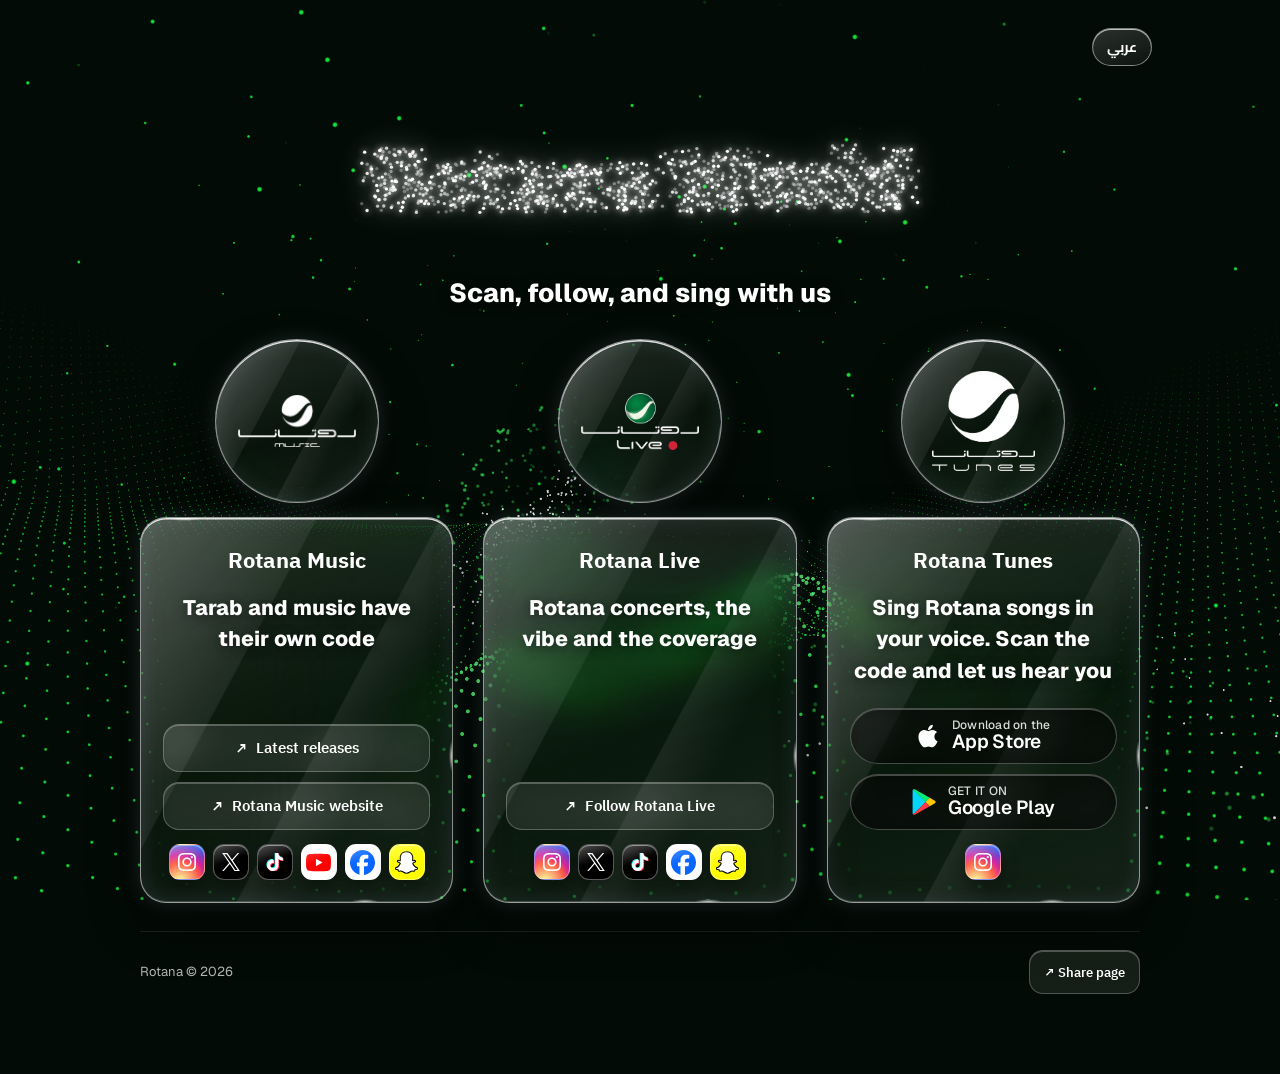
==== commit 7c6e8b3d: "Preview A: equal cards, icons one row same size" ====
--- a/preview/a/index.html
+++ b/preview/a/index.html
@@ -218,10 +218,10 @@
       .x-store__txt small { font-size: 12px; font-weight: 500; letter-spacing: 0.02em; color: rgba(255, 255, 255, 0.85); }
       .x-store__txt b { font-size: 19px; font-weight: 600; letter-spacing: -0.01em; color: #fff; }
 
-      .x-icons { display: flex; flex-wrap: wrap; justify-content: center; gap: 8px; }
+      .x-icons { display: flex; flex-wrap: nowrap; justify-content: center; gap: 8px; margin-top: auto; }
       .x-icon {
         position: relative; overflow: hidden;
-        width: 46px; height: 46px;
+        flex: 0 0 42px; width: 42px; height: 42px;
         display: inline-flex; align-items: center; justify-content: center;
         border-radius: 14px;
         border: 1px solid rgba(255, 255, 255, 0.35);
@@ -231,14 +231,15 @@
       .x-icon::after { content: ""; position: absolute; inset: 0; pointer-events: none;
         background: linear-gradient(160deg, rgba(255,255,255,0.32), rgba(255,255,255,0) 48%); }
       .x-icon:hover, .x-icon:active { transform: translateY(-2px); }
-      .x-icon svg { width: 22px; height: 22px; display: block; position: relative; }
+      .x-icon svg { width: 21px; height: 21px; display: block; position: relative; }
+      @media (min-width: 900px) { .x-icon { flex-basis: 36px; width: 36px; height: 36px; border-radius: 11px; } .x-icon svg { width: 18px; height: 18px; } .x-icon--yt svg, .x-icon--fb svg { width: 22px; height: 22px; } .x-icon--sc svg { width: 20px; height: 20px; } }
       .x-icon--ig { background: radial-gradient(circle at 30% 107%, #fdf497 0%, #fdf497 5%, #fd5949 45%, #d6249f 60%, #285AEB 90%); }
       .x-icon--x, .x-icon--tt { background: #000; }
       .x-icon--yt, .x-icon--fb { background: #fff; }
-      .x-icon--yt svg { width: 26px; height: 26px; }
-      .x-icon--fb svg { width: 26px; height: 26px; }
+      .x-icon--yt svg { width: 25px; height: 25px; }
+      .x-icon--fb svg { width: 25px; height: 25px; }
       .x-icon--sc { background: #FFFC00; }
-      .x-icon--sc svg { width: 24px; height: 24px; }
+      .x-icon--sc svg { width: 23px; height: 23px; }
 
       /* Arrived via QR */
       .x-arrived {
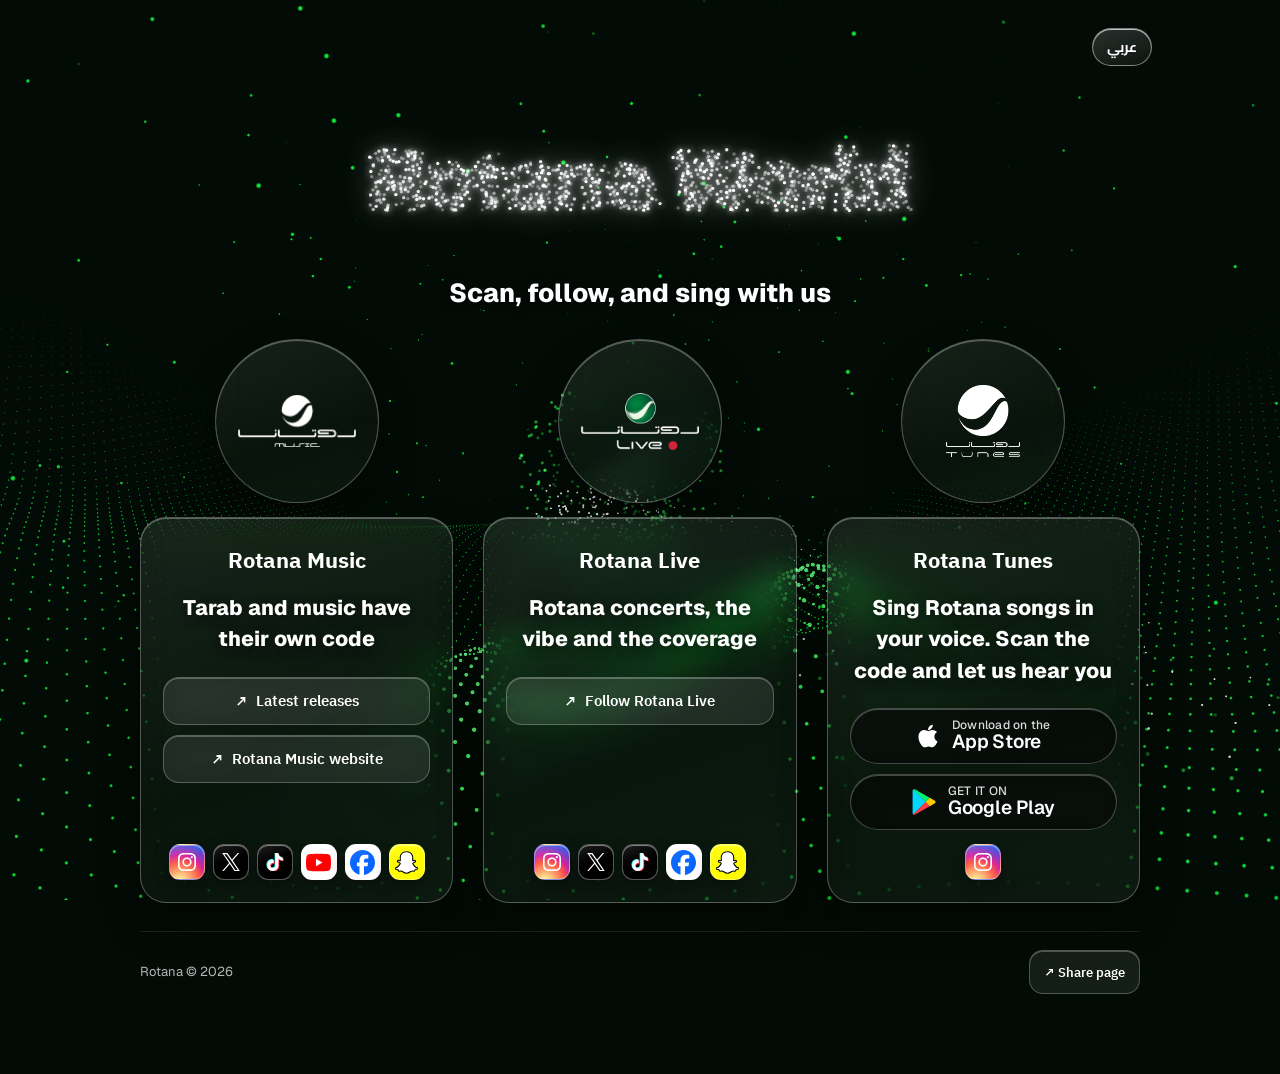
==== commit 8890048b: "Publish design A to root: calmer glass, smaller Tunes logo, aligned buttons" ====
--- a/preview/a/index.html
+++ b/preview/a/index.html
@@ -112,34 +112,12 @@
       /* Shiny glass (shared) */
       .x-glass {
         position: relative; isolation: isolate; overflow: hidden;
-        border: 1.5px solid rgba(255, 255, 255, 0.55);
-        background: linear-gradient(160deg, rgba(255,255,255,0.13), rgba(255,255,255,0.03) 55%, rgba(255,255,255,0.08));
-        box-shadow:
-          inset 0 1.5px 0 rgba(255, 255, 255, 0.85),
-          inset 0 -1px 0 rgba(255, 255, 255, 0.18),
-          inset 0 0 22px rgba(190, 225, 255, 0.10),
-          0 0 18px rgba(200, 230, 255, 0.12),
-          0 22px 50px rgba(0, 0, 0, 0.45);
-        -webkit-backdrop-filter: blur(16px) saturate(170%);
-        backdrop-filter: blur(16px) saturate(170%);
-      }
-      .x-glass::before {
-        content: ""; position: absolute; inset: 0; z-index: -1; border-radius: inherit; pointer-events: none;
-        background:
-          linear-gradient(118deg, rgba(255,255,255,0.22) 0%, rgba(255,255,255,0.07) 34%, rgba(255,255,255,0) 34.4%, rgba(255,255,255,0) 58%, rgba(255,255,255,0.07) 58.4%, rgba(255,255,255,0) 72%),
-          radial-gradient(18px 3px at 14% 0%, rgba(255,255,255,0.95), rgba(255,255,255,0)),
-          radial-gradient(3px 16px at 100% 62%, rgba(255,255,255,0.85), rgba(255,255,255,0)),
-          radial-gradient(14px 3px at 72% 100%, rgba(255,255,255,0.7), rgba(255,255,255,0));
-      }
-      .x-glass::after {
-        content: ""; position: absolute; top: -20%; bottom: -20%; left: -60%; width: 38%; z-index: -1; pointer-events: none;
-        background: linear-gradient(100deg, rgba(255,255,255,0), rgba(255,255,255,0.20) 50%, rgba(255,255,255,0));
-        transform: translateX(0) skewX(-18deg);
-        animation: x-sheen 7s ease-in-out infinite;
-      }
-      .x-card:nth-child(2) .x-glass::after { animation-delay: 1.2s; }
-      .x-card:nth-child(3) .x-glass::after { animation-delay: 2.4s; }
-      @keyframes x-sheen { 0%, 62% { transform: translateX(0) skewX(-18deg); } 100% { transform: translateX(520%) skewX(-18deg); } }
+        border: 1px solid rgba(255, 255, 255, 0.28);
+        background: linear-gradient(160deg, rgba(255,255,255,0.09), rgba(255,255,255,0.03) 60%, rgba(255,255,255,0.05));
+        box-shadow: inset 0 1px 0 rgba(255, 255, 255, 0.30), 0 18px 40px rgba(0, 0, 0, 0.40);
+        -webkit-backdrop-filter: blur(16px) saturate(150%);
+        backdrop-filter: blur(16px) saturate(150%);
+      }
       .x-orb {
         width: 150px; height: 150px; border-radius: 50%;
         display: flex; align-items: center; justify-content: center; padding: 22px;
@@ -152,6 +130,8 @@
       .x-panel > * { width: 100%; }
       .x-panel > .x-arrived { width: auto; }
       @media (min-width: 900px) { .x-orb { width: 164px; height: 164px; } .x-orb img { max-height: 100px; } }
+      .x-orb img.x-orb__tunes { max-width: 72%; max-height: 66px; }
+      @media (min-width: 900px) { .x-orb img.x-orb__tunes { max-height: 72px; } }
       .x-card__sub {
         display: inline-flex;
         align-items: center;
@@ -167,7 +147,7 @@
         box-shadow: 0 0 0 3px rgba(255, 59, 59, 0.18);
       }
       .x-card h2 { font: 700 22px/1.35 var(--x-font); margin: 4px 0 0; color: var(--x-ink); }
-      .x-card__line { margin: 2px 0 4px; color: #fff; font-family: "Cairo", var(--x-font); font-weight: 800; font-size: 21px; line-height: 1.5; letter-spacing: 0; text-shadow: 0 2px 12px rgba(0,0,0,.55); flex: 1; }
+      .x-card__line { margin: 2px 0 4px; color: #fff; font-family: "Cairo", var(--x-font); font-weight: 800; font-size: 21px; line-height: 1.5; letter-spacing: 0; text-shadow: 0 2px 12px rgba(0,0,0,.55); flex: none; }
 
       .x-btns { display: flex; flex-direction: column; align-items: stretch; justify-content: center; gap: 10px; margin-top: 4px; text-align: center; }
       .x-btn {
@@ -229,7 +209,7 @@
         transition: transform 0.2s ease;
       }
       .x-icon::after { content: ""; position: absolute; inset: 0; pointer-events: none;
-        background: linear-gradient(160deg, rgba(255,255,255,0.32), rgba(255,255,255,0) 48%); }
+        background: linear-gradient(160deg, rgba(255,255,255,0.12), rgba(255,255,255,0) 45%); }
       .x-icon:hover, .x-icon:active { transform: translateY(-2px); }
       .x-icon svg { width: 21px; height: 21px; display: block; position: relative; }
       @media (min-width: 900px) { .x-icon { flex-basis: 36px; width: 36px; height: 36px; border-radius: 11px; } .x-icon svg { width: 18px; height: 18px; } .x-icon--yt svg, .x-icon--fb svg { width: 22px; height: 22px; } .x-icon--sc svg { width: 20px; height: 20px; } }
@@ -305,7 +285,7 @@
         .x-cards { grid-template-columns: repeat(3, 1fr); }
       }
       @media (prefers-reduced-motion: reduce) {
-        .x-card.is-arrived .x-panel { animation: none; box-shadow: 0 0 28px 2px rgba(24, 199, 128, 0.35); } .x-glass::after { animation: none; display: none; }
+        .x-card.is-arrived .x-panel { animation: none; box-shadow: 0 0 28px 2px rgba(24, 199, 128, 0.35); } 
         .x-btn, .x-icon, .x-card, .x-share { transition: none; }
       }
     </style>
@@ -370,7 +350,7 @@
 
           <section class="x-card" id="tunes" aria-labelledby="tunes-t">
             <div class="x-orb x-glass">
-              <img src="../../tunes-logo-white.png" alt="Rotana Tunes" />
+              <img class="x-orb__tunes" src="../../tunes-logo-white.png" alt="Rotana Tunes" />
             </div>
             <div class="x-panel x-glass">
             <span class="x-arrived" hidden data-en="You came via the QR code">وصلت عبر الكود</span>
